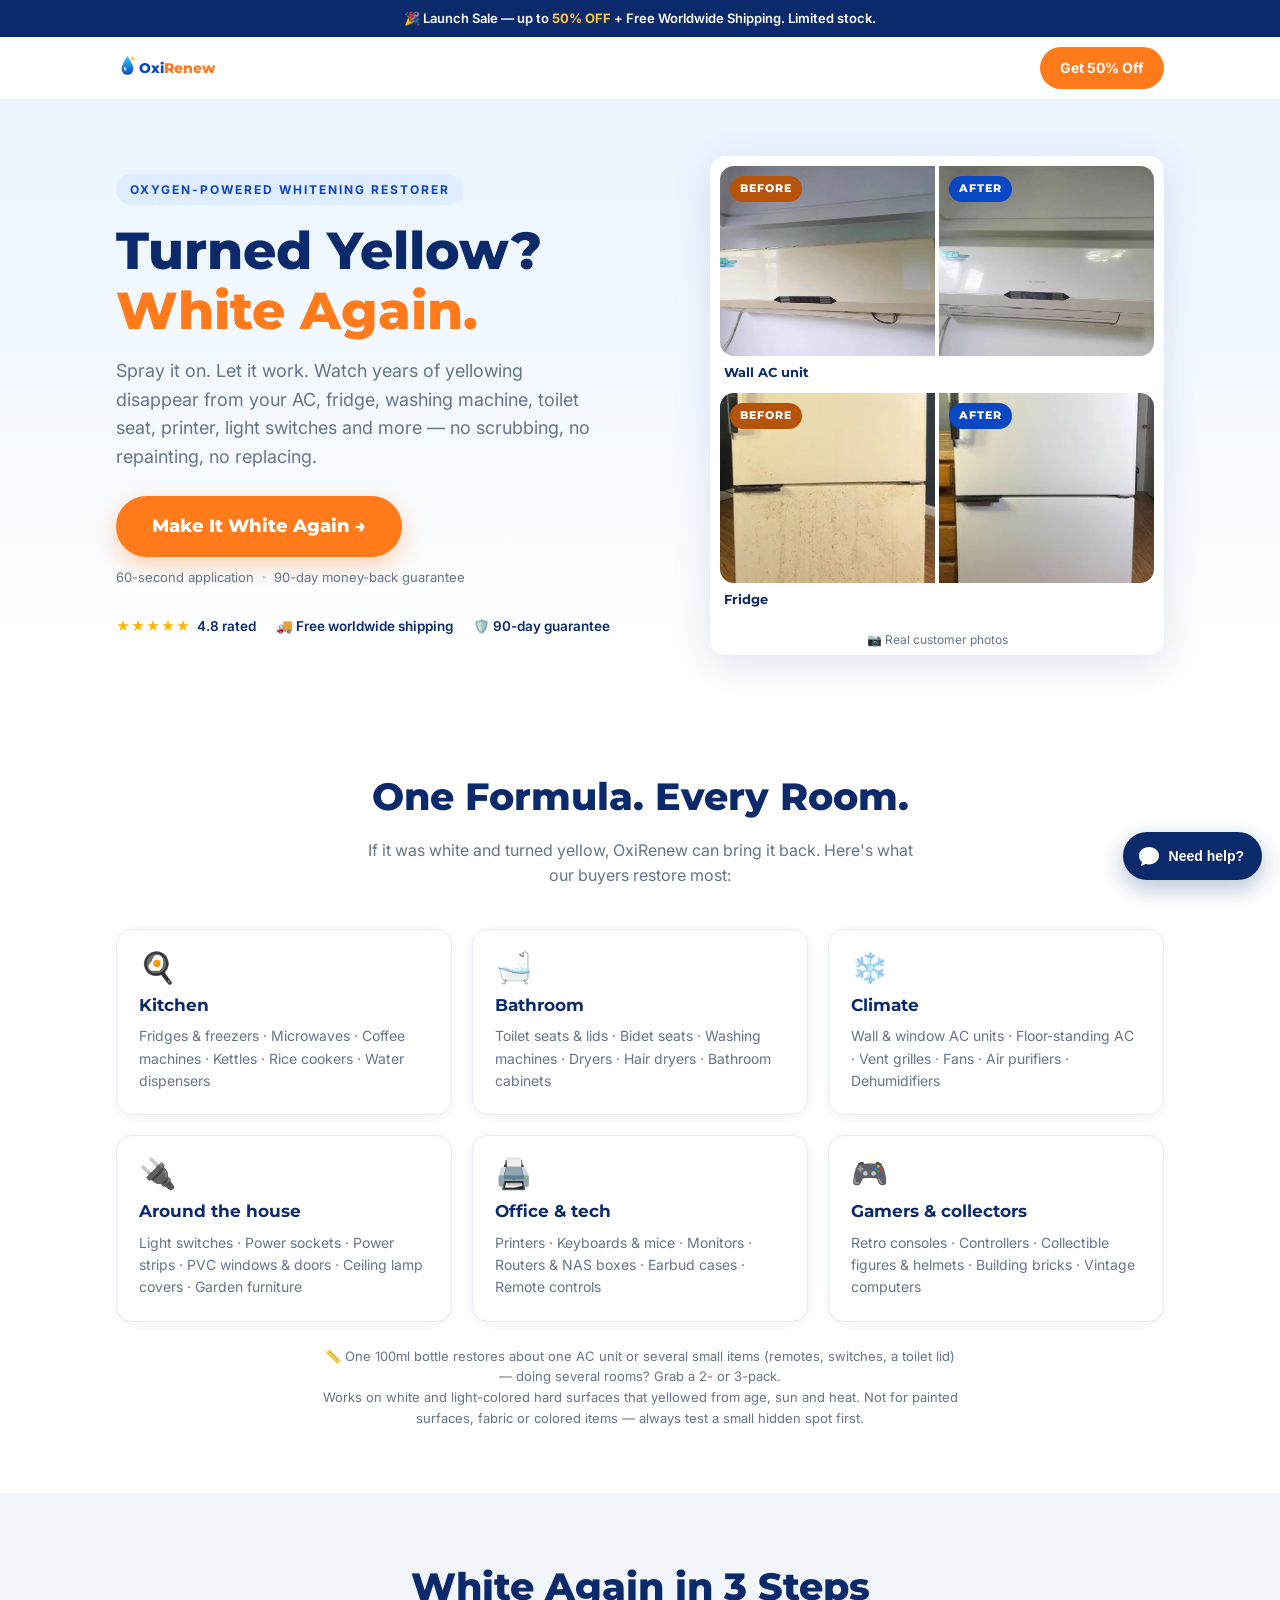
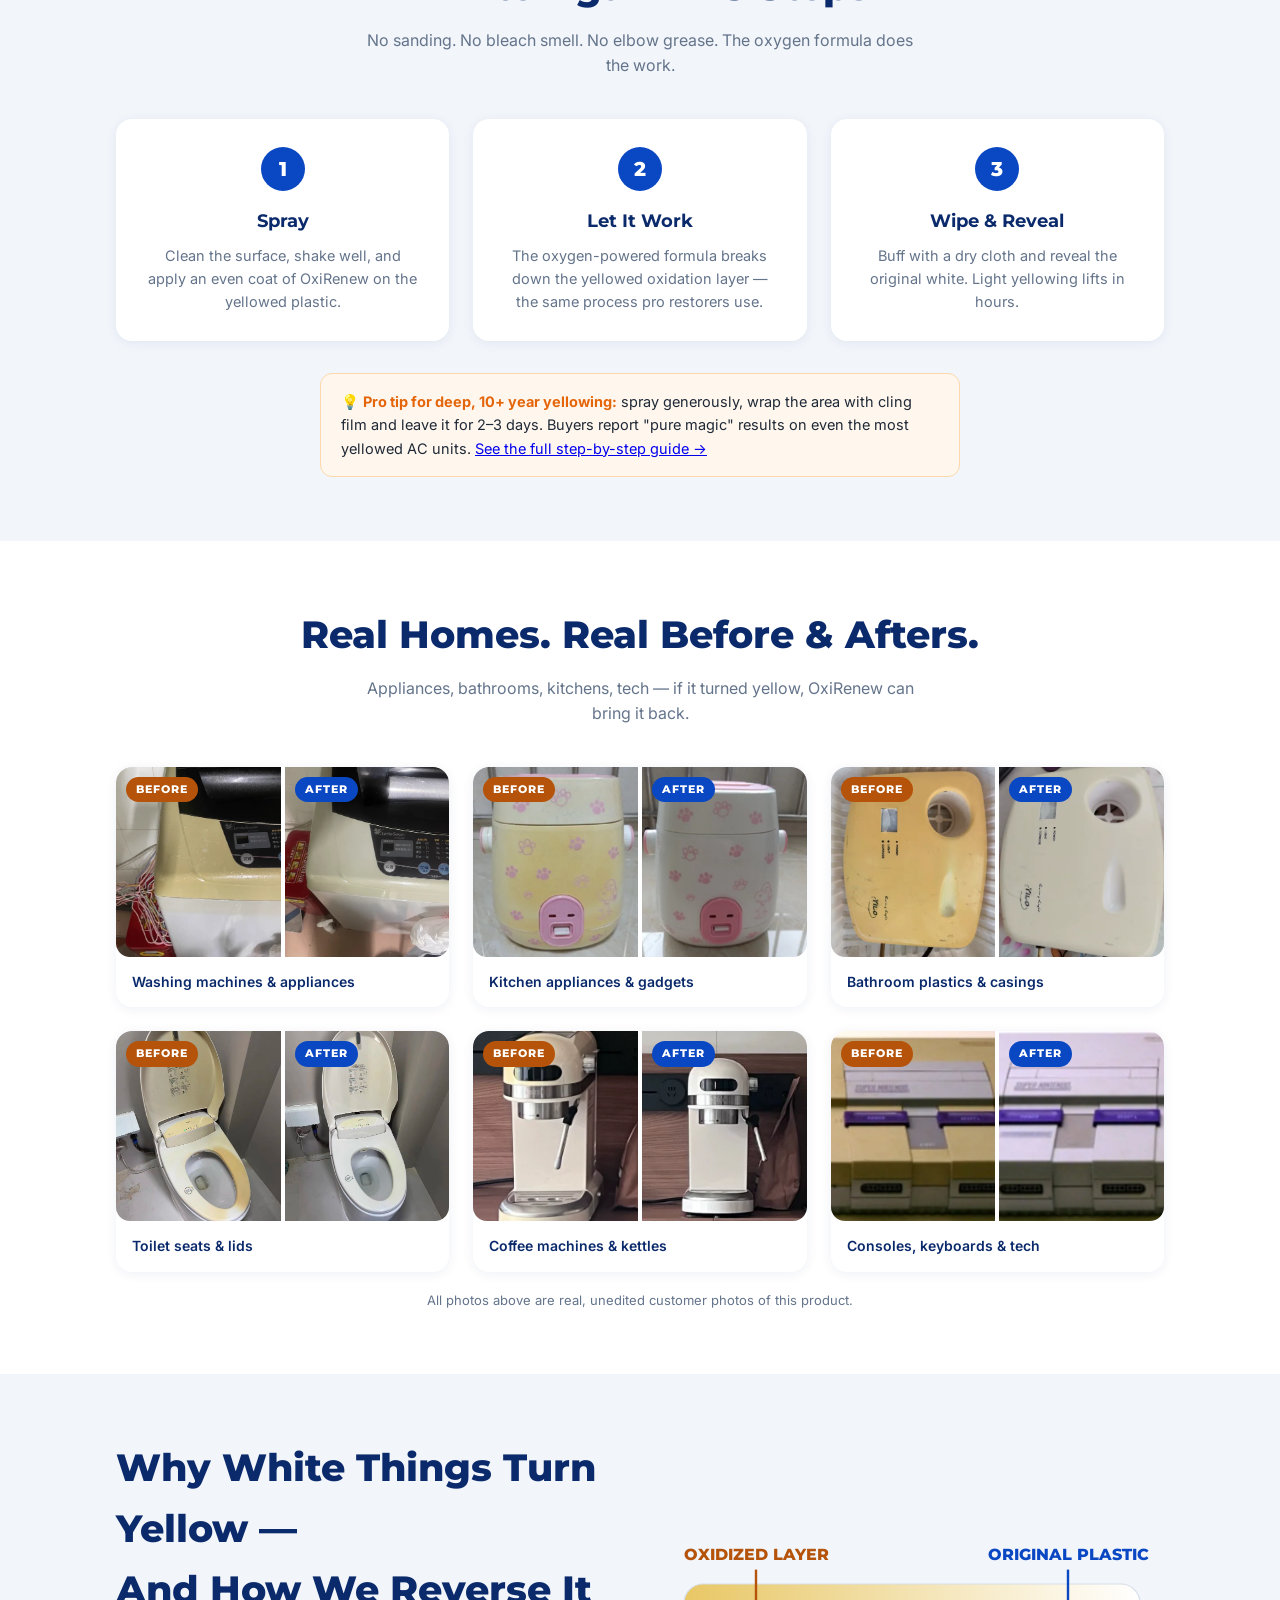
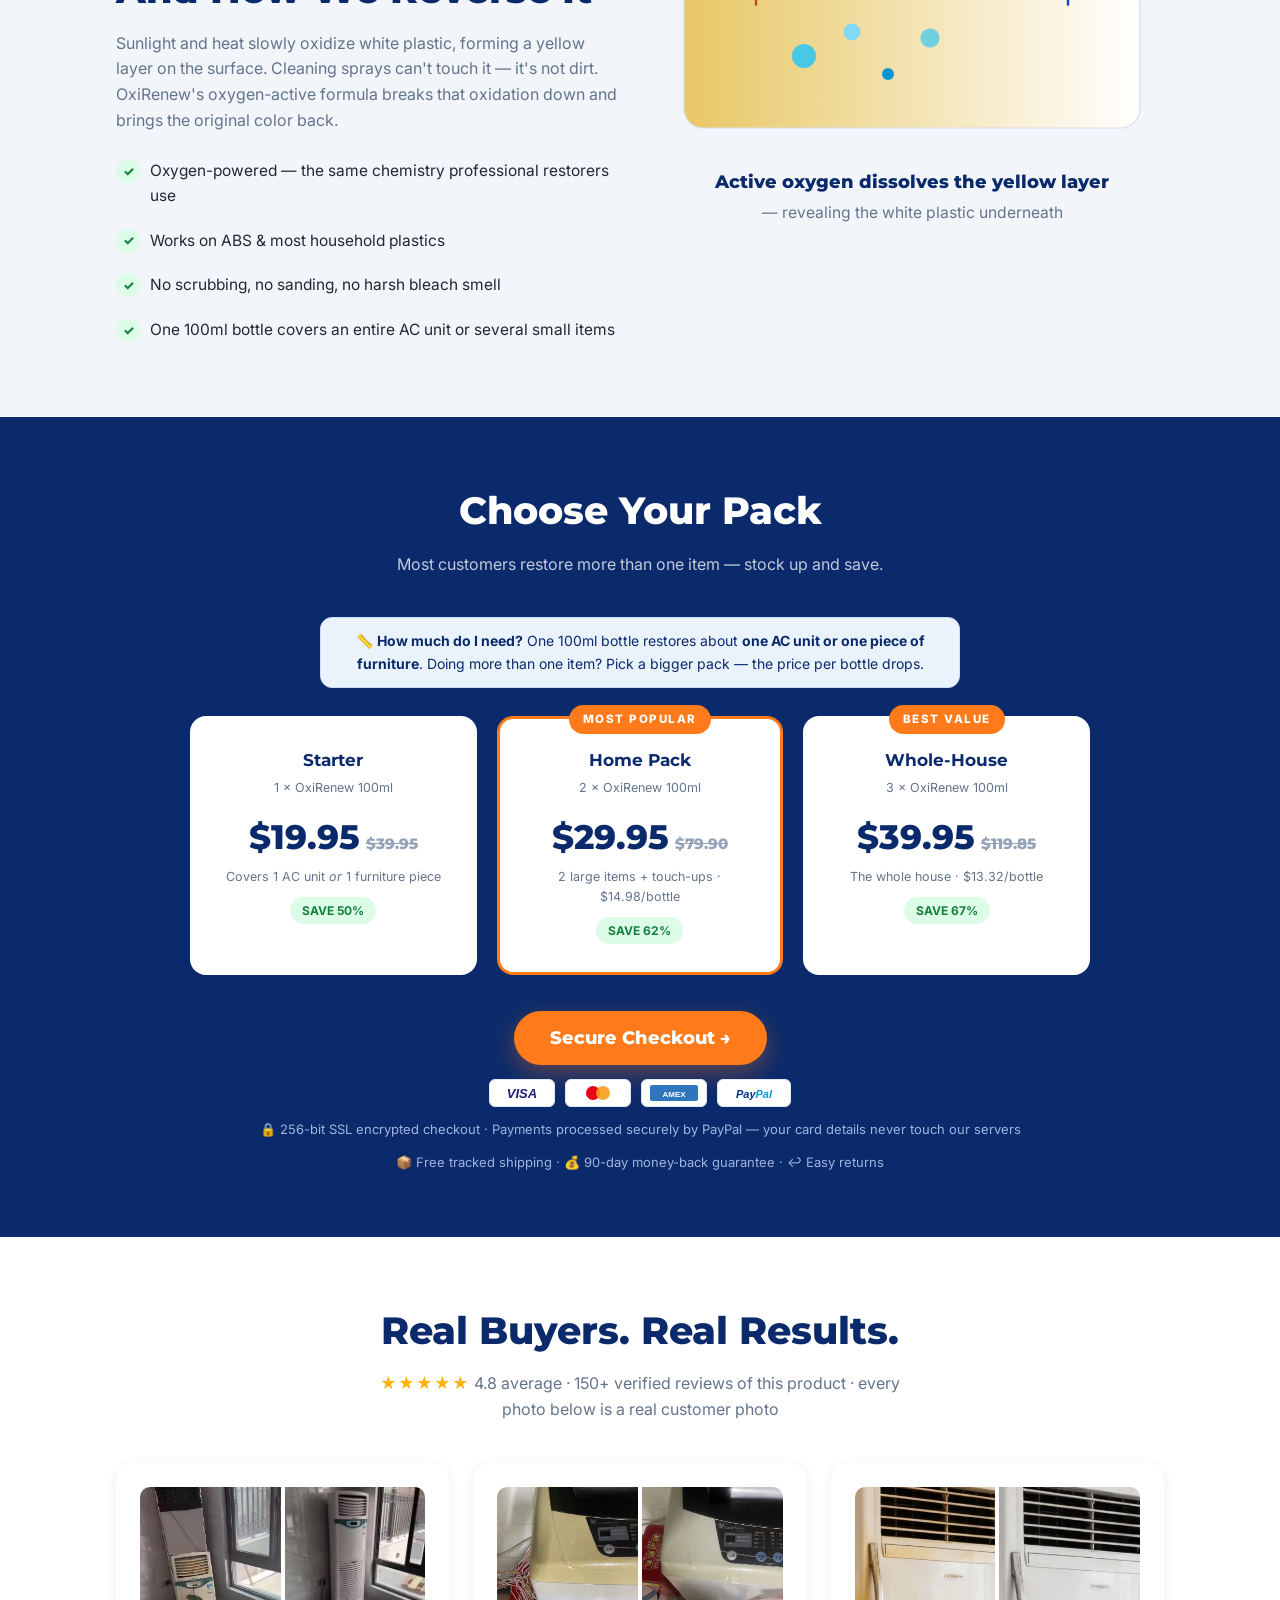
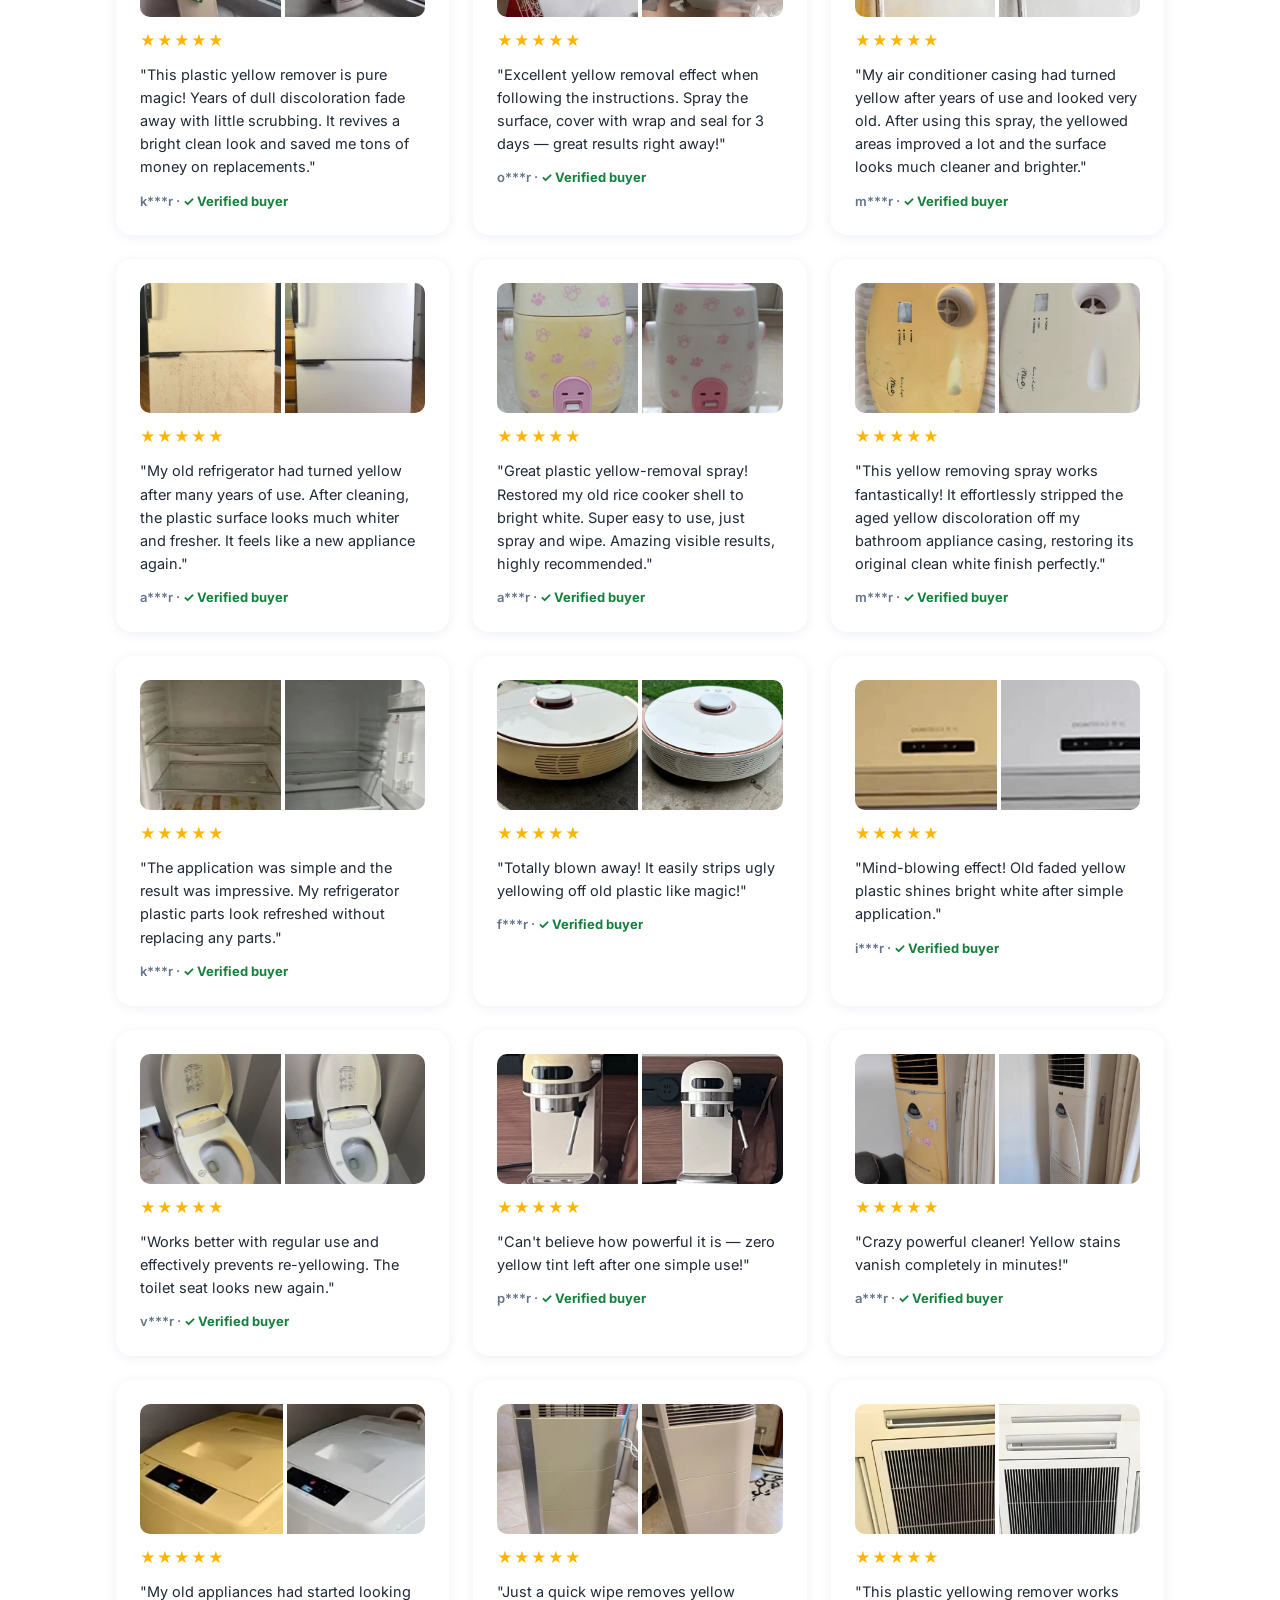
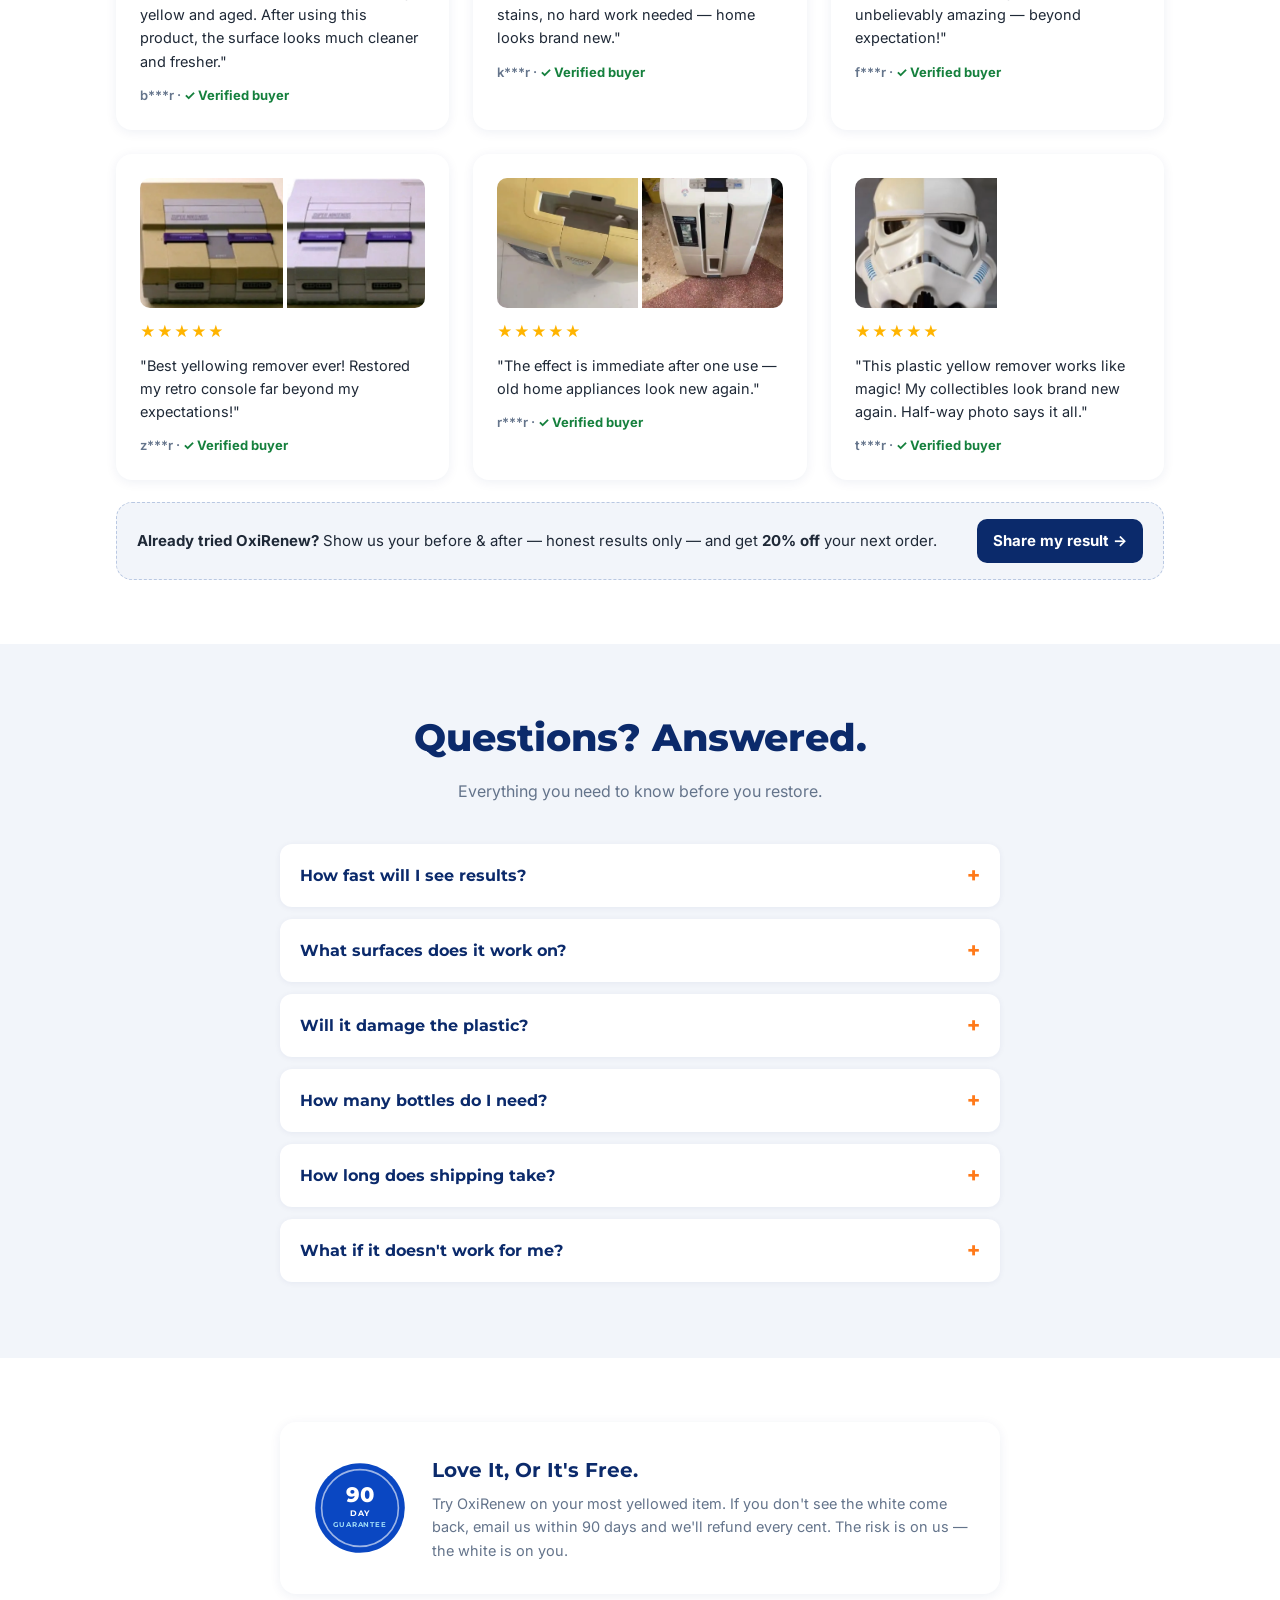
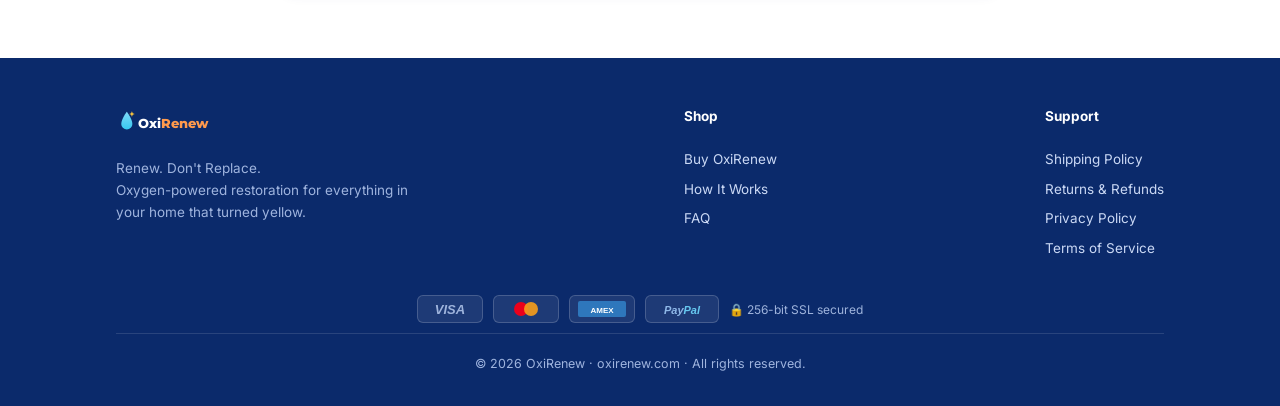
==== index.html @ ef115df2 "deploy: YELLOW@2270a3c" ====
<!doctype html>
<html lang="en">
<head>
<meta charset="utf-8">
<meta name="viewport" content="width=device-width, initial-scale=1">
<title>OxiRenew — Yellowed Appliances &amp; Plastics, White Again</title>
<meta name="description" content="OxiRenew brings yellowed white surfaces back to their original white — AC units, fridges, washing machines, toilet seats, printers, sockets and switches, PVC windows, keyboards, game consoles and more. No scrubbing, no repainting, no replacing.">
<meta property="og:type" content="website">
<meta property="og:url" content="https://oxirenew.com/">
<meta property="og:title" content="OxiRenew — Turned Yellow? White Again.">
<meta property="og:description" content="Spray, wrap, wait 3 days — years of yellowing peel right off. Real customer photos inside. Free tracked shipping · 90-day money-back guarantee.">
<meta property="og:image" content="https://oxirenew.com/assets/og.jpg">
<meta name="twitter:card" content="summary_large_image">
<link rel="icon" type="image/svg+xml" href="assets/icon.svg">
<link rel="preconnect" href="https://fonts.googleapis.com">
<link href="https://fonts.googleapis.com/css2?family=Montserrat:wght@700;800&family=Inter:wght@400;600;700&display=swap" rel="stylesheet">
<link rel="stylesheet" href="styles.css?v=20261118e">
<!-- Meta Pixel: set PIXEL_ID below (from Meta Events Manager) and it activates on the next deploy -->
<script>
window.META_PIXEL_ID = "1488652153125023";
if (window.META_PIXEL_ID) {
  !function(f,b,e,v,n,t,s){if(f.fbq)return;n=f.fbq=function(){n.callMethod?
  n.callMethod.apply(n,arguments):n.queue.push(arguments)};if(!f._fbq)f._fbq=n;
  n.push=n;n.loaded=!0;n.version='2.0';n.queue=[];t=b.createElement(e);t.async=!0;
  t.src=v;s=b.getElementsByTagName(e)[0];s.parentNode.insertBefore(t,s)}(window,
  document,'script','https://connect.facebook.net/en_US/fbevents.js');
  fbq('init', window.META_PIXEL_ID);
  fbq('track', 'PageView');
}
</script>
<!-- Microsoft Clarity (heatmaps + session recordings), project zficgr0hfk -->
<script>
(function(c,l,a,r,i,t,y){c[a]=c[a]||function(){(c[a].q=c[a].q||[]).push(arguments)};t=l.createElement(r);t.async=1;t.src="https://www.clarity.ms/tag/"+i;y=l.getElementsByTagName(r)[0];y.parentNode.insertBefore(t,y);})(window,document,"clarity","script","zficgr0hfk");
</script>
</head>
<body>

<div class="topbar">🎉 Launch Sale — up to <b>50% OFF</b> + Free Worldwide Shipping. Limited stock.</div>

<header>
  <div class="header-in">
    <a class="logo" href="#" aria-label="OxiRenew home">
      <svg viewBox="0 0 720 220" xmlns="http://www.w3.org/2000/svg" role="img" aria-label="OxiRenew">
        <defs><linearGradient id="hl-drop" x1="0" y1="0" x2="0" y2="1"><stop offset="0" stop-color="#36C7F0"/><stop offset="1" stop-color="#0A47C2"/></linearGradient></defs>
        <path d="M70 38 C70 38 34 86 34 116 a36 36 0 0 0 72 0 C106 86 70 38 70 38 Z" fill="url(#hl-drop)"/>
        <ellipse cx="56" cy="116" rx="7" ry="12" transform="rotate(-18 56 116)" fill="#fff" opacity=".8"/>
        <path d="M103 34 l5 13 13 5 -13 5 -5 13 -5 -13 -13 -5 13 -5 Z" fill="#FFC93C"/>
        <text x="140" y="140" font-family="Montserrat,Arial,sans-serif" font-weight="800" font-size="84"><tspan fill="#0A47C2">Oxi</tspan><tspan fill="#FF7A1A">Renew</tspan></text>
      </svg>
    </a>
    <a class="header-cta" href="#offer">Get 50% Off</a>
  </div>
</header>

<!-- HERO -->
<section class="hero">
  <div class="container hero-grid">
    <div>
      <span class="eyebrow">OXYGEN-POWERED WHITENING RESTORER</span>
      <h1>Turned Yellow? <em>White Again.</em></h1>
      <p class="lead">Spray it on. Let it work. Watch years of yellowing disappear from your AC, fridge, washing machine, toilet seat, printer, light switches and more — no scrubbing, no repainting, no replacing.</p>
      <a class="cta-btn" href="#offer">Make It White Again →</a>
      <div class="cta-sub">60-second application &nbsp;·&nbsp; 90-day money-back guarantee</div>
      <div class="trust-row">
        <span><span class="stars">★★★★★</span> 4.8 rated</span>
        <span>🚚 Free worldwide shipping</span>
        <span>🛡️ 90-day guarantee</span>
      </div>
    </div>
    <div>
      <div class="ba-card hero-ba">
        <div class="hero-ba-row">
          <div class="ba-photos">
            <div class="ba-half">
              <img src="assets/reviews/r25a.jpg" alt="Yellowed wall-mounted AC unit before OxiRenew" loading="eager">
              <span class="ba-tag before">BEFORE</span>
            </div>
            <div class="ba-half">
              <img src="assets/reviews/r25b.jpg" alt="Same wall-mounted AC unit white again after OxiRenew" loading="eager">
              <span class="ba-tag after">AFTER</span>
            </div>
          </div>
          <div class="hero-ba-cap">Wall AC unit</div>
        </div>
        <div class="hero-ba-row">
          <div class="ba-photos">
            <div class="ba-half">
              <img class="fridge" src="assets/reviews/r03a.png" alt="Yellowed fridge before OxiRenew" loading="eager">
              <span class="ba-tag before">BEFORE</span>
            </div>
            <div class="ba-half">
              <img class="fridge" src="assets/reviews/r03b.png" alt="Same fridge white again after OxiRenew" loading="eager">
              <span class="ba-tag after">AFTER</span>
            </div>
          </div>
          <div class="hero-ba-cap">Fridge</div>
        </div>
        <div class="ba-credit">📷 Real customer photos</div>
      </div>
    </div>
  </div>
</section>

<!-- WORKS ON -->
<section id="works-on">
  <div class="container">
    <h2 class="sec-title">One Formula. Every Room.</h2>
    <p class="sec-sub">If it was white and turned yellow, OxiRenew can bring it back. Here's what our buyers restore most:</p>
    <div class="uses">
      <div class="use"><div class="use-ic">🍳</div><h3>Kitchen</h3><p>Fridges &amp; freezers · Microwaves · Coffee machines · Kettles · Rice cookers · Water dispensers</p></div>
      <div class="use"><div class="use-ic">🛁</div><h3>Bathroom</h3><p>Toilet seats &amp; lids · Bidet seats · Washing machines · Dryers · Hair dryers · Bathroom cabinets</p></div>
      <div class="use"><div class="use-ic">❄️</div><h3>Climate</h3><p>Wall &amp; window AC units · Floor-standing AC · Vent grilles · Fans · Air purifiers · Dehumidifiers</p></div>
      <div class="use"><div class="use-ic">🔌</div><h3>Around the house</h3><p>Light switches · Power sockets · Power strips · PVC windows &amp; doors · Ceiling lamp covers · Garden furniture</p></div>
      <div class="use"><div class="use-ic">🖨️</div><h3>Office &amp; tech</h3><p>Printers · Keyboards &amp; mice · Monitors · Routers &amp; NAS boxes · Earbud cases · Remote controls</p></div>
      <div class="use"><div class="use-ic">🎮</div><h3>Gamers &amp; collectors</h3><p>Retro consoles · Controllers · Collectible figures &amp; helmets · Building bricks · Vintage computers</p></div>
    </div>
    <p class="uses-note">📏 One 100ml bottle restores about one AC unit or several small items (remotes, switches, a toilet lid) — doing several rooms? Grab a 2- or 3-pack.<br>Works on white and light-colored hard surfaces that yellowed from age, sun and heat. Not for painted surfaces, fabric or colored items — always test a small hidden spot first.</p>
  </div>
</section>

<!-- STEPS -->
<section class="soft" id="how">
  <div class="container">
    <h2 class="sec-title">White Again in 3 Steps</h2>
    <p class="sec-sub">No sanding. No bleach smell. No elbow grease. The oxygen formula does the work.</p>
    <div class="steps">
      <div class="step"><div class="num">1</div><h3>Spray</h3><p>Clean the surface, shake well, and apply an even coat of OxiRenew on the yellowed plastic.</p></div>
      <div class="step"><div class="num">2</div><h3>Let It Work</h3><p>The oxygen-powered formula breaks down the yellowed oxidation layer — the same process pro restorers use.</p></div>
      <div class="step"><div class="num">3</div><h3>Wipe &amp; Reveal</h3><p>Buff with a dry cloth and reveal the original white. Light yellowing lifts in hours.</p></div>
    </div>
    <div class="protip">💡 <b>Pro tip for deep, 10+ year yellowing:</b> spray generously, wrap the area with cling film and leave it for 2–3 days. Buyers report "pure magic" results on even the most yellowed AC units. <a href="guide/">See the full step-by-step guide →</a></div>
  </div>
</section>

<!-- BEFORE AFTER GALLERY -->
<section id="results">
  <div class="container">
    <h2 class="sec-title">Real Homes. Real Before &amp; Afters.</h2>
    <p class="sec-sub">Appliances, bathrooms, kitchens, tech — if it turned yellow, OxiRenew can bring it back.</p>
    <div class="ba-grid">
      <div class="ba-item">
        <div class="ba-photos small">
          <div class="ba-half"><img src="assets/reviews/r01a.png" alt="Yellowed washing machine before" loading="lazy"><span class="ba-tag before">BEFORE</span></div>
          <div class="ba-half"><img src="assets/reviews/r01b.png" alt="Washing machine restored to white" loading="lazy"><span class="ba-tag after">AFTER</span></div>
        </div>
        <div class="caption">Washing machines &amp; appliances</div>
      </div>
      <div class="ba-item">
        <div class="ba-photos small">
          <div class="ba-half"><img src="assets/reviews/r05a.png" alt="Yellowed rice cooker before" loading="lazy"><span class="ba-tag before">BEFORE</span></div>
          <div class="ba-half"><img src="assets/reviews/r05b.png" alt="Rice cooker restored to white" loading="lazy"><span class="ba-tag after">AFTER</span></div>
        </div>
        <div class="caption">Kitchen appliances &amp; gadgets</div>
      </div>
      <div class="ba-item">
        <div class="ba-photos small">
          <div class="ba-half"><img src="assets/reviews/r07a.png" alt="Yellowed bathroom appliance before" loading="lazy"><span class="ba-tag before">BEFORE</span></div>
          <div class="ba-half"><img src="assets/reviews/r07b.png" alt="Bathroom appliance restored to white" loading="lazy"><span class="ba-tag after">AFTER</span></div>
        </div>
        <div class="caption">Bathroom plastics &amp; casings</div>
      </div>
      <div class="ba-item">
        <div class="ba-photos small">
          <div class="ba-half"><img src="assets/reviews/r18a.jpg" alt="Yellowed toilet seat before" loading="lazy"><span class="ba-tag before">BEFORE</span></div>
          <div class="ba-half"><img src="assets/reviews/r18b.jpg" alt="Toilet seat white again" loading="lazy"><span class="ba-tag after">AFTER</span></div>
        </div>
        <div class="caption">Toilet seats &amp; lids</div>
      </div>
      <div class="ba-item">
        <div class="ba-photos small">
          <div class="ba-half"><img src="assets/reviews/r17a.png" alt="Yellowed coffee machine before" loading="lazy"><span class="ba-tag before">BEFORE</span></div>
          <div class="ba-half"><img src="assets/reviews/r17b.png" alt="Coffee machine restored to white" loading="lazy"><span class="ba-tag after">AFTER</span></div>
        </div>
        <div class="caption">Coffee machines &amp; kettles</div>
      </div>
      <div class="ba-item">
        <div class="ba-photos small">
          <div class="ba-half"><img src="assets/reviews/r22a.png" alt="Yellowed retro game console before" loading="lazy"><span class="ba-tag before">BEFORE</span></div>
          <div class="ba-half"><img src="assets/reviews/r22b.png" alt="Retro console restored" loading="lazy"><span class="ba-tag after">AFTER</span></div>
        </div>
        <div class="caption">Consoles, keyboards &amp; tech</div>
      </div>
    </div>
    <div class="ba-note">All photos above are real, unedited customer photos of this product.</div>
  </div>
</section>

<!-- SCIENCE -->
<section class="soft">
  <div class="container science-grid">
    <div class="science">
      <h2 class="sec-title" style="text-align:left">Why White Things Turn Yellow —<br>And How We Reverse It</h2>
      <p style="color:var(--gray);margin-top:10px">Sunlight and heat slowly oxidize white plastic, forming a yellow layer on the surface. Cleaning sprays can't touch it — it's not dirt. OxiRenew's oxygen-active formula breaks that oxidation down and brings the original color back.</p>
      <ul>
        <li>Oxygen-powered — the same chemistry professional restorers use</li>
        <li>Works on ABS &amp; most household plastics</li>
        <li>No scrubbing, no sanding, no harsh bleach smell</li>
        <li>One 100ml bottle covers an entire AC unit or several small items</li>
      </ul>
    </div>
    <div>
      <svg viewBox="0 0 420 300" xmlns="http://www.w3.org/2000/svg" aria-label="Oxidation process diagram">
        <defs><linearGradient id="sci" x1="0" y1="0" x2="1" y2="0"><stop offset="0" stop-color="#E8C765"/><stop offset="1" stop-color="#FFFFFF"/></linearGradient></defs>
        <rect x="20" y="60" width="380" height="120" rx="16" fill="url(#sci)" stroke="#D7DFEA"/>
        <text x="80" y="40" text-anchor="middle" font-family="Montserrat,Arial" font-weight="800" font-size="13" fill="#B45309">OXIDIZED LAYER</text>
        <path d="M80 48 v30" stroke="#B45309" stroke-width="2" marker-end="none"/>
        <text x="340" y="40" text-anchor="middle" font-family="Montserrat,Arial" font-weight="800" font-size="13" fill="#0A47C2">ORIGINAL PLASTIC</text>
        <path d="M340 48 v30" stroke="#0A47C2" stroke-width="2"/>
        <circle cx="120" cy="120" r="10" fill="#36C7F0" opacity=".9"/><circle cx="160" cy="100" r="7" fill="#7FD9F7"/><circle cx="190" cy="135" r="5" fill="#0A96D6"/><circle cx="225" cy="105" r="8" fill="#36C7F0" opacity=".7"/>
        <text x="210" y="230" text-anchor="middle" font-family="Montserrat,Arial" font-weight="800" font-size="15" fill="#0B2A6B">Active oxygen dissolves the yellow layer</text>
        <text x="210" y="255" text-anchor="middle" font-family="Inter,Arial" font-size="13" fill="#64748B">— revealing the white plastic underneath</text>
      </svg>
    </div>
  </div>
</section>

<!-- OFFER -->
<section class="offer" id="offer">
  <div class="container">
    <h2 class="sec-title">Choose Your Pack</h2>
    <p class="sec-sub">Most customers restore more than one item — stock up and save.</p>
    <div class="coverage-note">📏 <b>How much do I need?</b> One 100ml bottle restores about <b>one AC unit or one piece of furniture</b>. Doing more than one item? Pick a bigger pack — the price per bottle drops.</div>
    <div class="bundles">
      <div class="bundle" data-sku="1pack" data-price="19.95">
        <h3>Starter</h3>
        <div class="qty-note">1 × OxiRenew 100ml</div>
        <div class="price">$19.95<span class="was">$39.95</span></div>
        <div class="per">Covers 1 AC unit <i>or</i> 1 furniture piece</div>
        <div class="save">SAVE 50%</div>
      </div>
      <div class="bundle popular selected" data-sku="2pack" data-price="29.95">
        <span class="tag">MOST POPULAR</span>
        <h3>Home Pack</h3>
        <div class="qty-note">2 × OxiRenew 100ml</div>
        <div class="price">$29.95<span class="was">$79.90</span></div>
        <div class="per">2 large items + touch-ups · $14.98/bottle</div>
        <div class="save">SAVE 62%</div>
      </div>
      <div class="bundle" data-sku="3pack" data-price="39.95">
        <span class="tag">BEST VALUE</span>
        <h3>Whole-House</h3>
        <div class="qty-note">3 × OxiRenew 100ml</div>
        <div class="price">$39.95<span class="was">$119.85</span></div>
        <div class="per">The whole house · $13.32/bottle</div>
        <div class="save">SAVE 67%</div>
      </div>
    </div>
    <div class="offer-cta">
      <button class="cta-btn" id="checkout-btn">Secure Checkout →</button>
      <div class="paybadges" aria-label="Accepted payment methods">
        <span class="paybadge"><svg viewBox="0 0 48 16"><text x="24" y="12.5" text-anchor="middle" font-family="Arial" font-style="italic" font-weight="bold" font-size="13" fill="#1A1F71">VISA</text></svg></span>
        <span class="paybadge"><svg viewBox="0 0 48 16"><circle cx="19" cy="8" r="7" fill="#EB001B"/><circle cx="29" cy="8" r="7" fill="#F79E1B" opacity=".9"/></svg></span>
        <span class="paybadge"><svg viewBox="0 0 48 16"><rect width="48" height="16" rx="2" fill="#2E77BC"/><text x="24" y="11.5" text-anchor="middle" font-family="Arial" font-weight="bold" font-size="8" fill="#fff">AMEX</text></svg></span>
        <span class="paybadge"><svg viewBox="0 0 56 16"><text x="28" y="12.5" text-anchor="middle" font-family="Arial" font-weight="bold" font-style="italic" font-size="11"><tspan fill="#003087">Pay</tspan><tspan fill="#009CDE">Pal</tspan></text></svg></span>
      </div>
      <div class="offer-note">🔒 256-bit SSL encrypted checkout · Payments processed securely by PayPal — your card details never touch our servers</div>
      <div class="offer-note">📦 Free tracked shipping · 💰 90-day money-back guarantee · ↩️ Easy returns</div>
    </div>
  </div>
</section>

<!-- REVIEWS -->
<section>
  <div class="container">
    <h2 class="sec-title">Real Buyers. Real Results.</h2>
    <p class="sec-sub"><span class="stars">★★★★★</span> 4.8 average · 150+ verified reviews of this product · every photo below is a real customer photo</p>
    <div class="reviews-grid">
      <div class="review">
        <div class="rphotos"><img src="assets/reviews/r04a.png" alt="" loading="lazy"><img src="assets/reviews/r04b.png" alt="" loading="lazy"></div>
        <div class="stars">★★★★★</div>
        <p>"This plastic yellow remover is pure magic! Years of dull discoloration fade away with little scrubbing. It revives a bright clean look and saved me tons of money on replacements."</p>
        <div class="who">k***r · <b>✓ Verified buyer</b></div>
      </div>
      <div class="review">
        <div class="rphotos"><img src="assets/reviews/r01a.png" alt="" loading="lazy"><img src="assets/reviews/r01b.png" alt="" loading="lazy"></div>
        <div class="stars">★★★★★</div>
        <p>"Excellent yellow removal effect when following the instructions. Spray the surface, cover with wrap and seal for 3 days — great results right away!"</p>
        <div class="who">o***r · <b>✓ Verified buyer</b></div>
      </div>
      <div class="review">
        <div class="rphotos"><img src="assets/reviews/r02a.png" alt="" loading="lazy"><img src="assets/reviews/r02b.png" alt="" loading="lazy"></div>
        <div class="stars">★★★★★</div>
        <p>"My air conditioner casing had turned yellow after years of use and looked very old. After using this spray, the yellowed areas improved a lot and the surface looks much cleaner and brighter."</p>
        <div class="who">m***r · <b>✓ Verified buyer</b></div>
      </div>
      <div class="review">
        <div class="rphotos"><img src="assets/reviews/r03a.png" alt="" loading="lazy"><img src="assets/reviews/r03b.png" alt="" loading="lazy"></div>
        <div class="stars">★★★★★</div>
        <p>"My old refrigerator had turned yellow after many years of use. After cleaning, the plastic surface looks much whiter and fresher. It feels like a new appliance again."</p>
        <div class="who">a***r · <b>✓ Verified buyer</b></div>
      </div>
      <div class="review">
        <div class="rphotos"><img src="assets/reviews/r05a.png" alt="" loading="lazy"><img src="assets/reviews/r05b.png" alt="" loading="lazy"></div>
        <div class="stars">★★★★★</div>
        <p>"Great plastic yellow-removal spray! Restored my old rice cooker shell to bright white. Super easy to use, just spray and wipe. Amazing visible results, highly recommended."</p>
        <div class="who">a***r · <b>✓ Verified buyer</b></div>
      </div>
      <div class="review">
        <div class="rphotos"><img src="assets/reviews/r07a.png" alt="" loading="lazy"><img src="assets/reviews/r07b.png" alt="" loading="lazy"></div>
        <div class="stars">★★★★★</div>
        <p>"This yellow removing spray works fantastically! It effortlessly stripped the aged yellow discoloration off my bathroom appliance casing, restoring its original clean white finish perfectly."</p>
        <div class="who">m***r · <b>✓ Verified buyer</b></div>
      </div>
      <div class="review">
        <div class="rphotos"><img src="assets/reviews/r06a.png" alt="" loading="lazy"><img src="assets/reviews/r06b.png" alt="" loading="lazy"></div>
        <div class="stars">★★★★★</div>
        <p>"The application was simple and the result was impressive. My refrigerator plastic parts look refreshed without replacing any parts."</p>
        <div class="who">k***r · <b>✓ Verified buyer</b></div>
      </div>
      <div class="review">
        <div class="rphotos"><img src="assets/reviews/r09a.png" alt="" loading="lazy"><img src="assets/reviews/r09b.png" alt="" loading="lazy"></div>
        <div class="stars">★★★★★</div>
        <p>"Totally blown away! It easily strips ugly yellowing off old plastic like magic!"</p>
        <div class="who">f***r · <b>✓ Verified buyer</b></div>
      </div>
      <div class="review">
        <div class="rphotos"><img src="assets/reviews/r10a.png" alt="" loading="lazy"><img src="assets/reviews/r10b.png" alt="" loading="lazy"></div>
        <div class="stars">★★★★★</div>
        <p>"Mind-blowing effect! Old faded yellow plastic shines bright white after simple application."</p>
        <div class="who">i***r · <b>✓ Verified buyer</b></div>
      </div>
      <div class="review">
        <div class="rphotos"><img src="assets/reviews/r18a.jpg" alt="Yellowed toilet seat before" loading="lazy"><img src="assets/reviews/r18b.jpg" alt="Toilet seat white again after OxiRenew" loading="lazy"></div>
        <div class="stars">★★★★★</div>
        <p>"Works better with regular use and effectively prevents re-yellowing. The toilet seat looks new again."</p>
        <div class="who">v***r · <b>✓ Verified buyer</b></div>
      </div>
      <div class="review">
        <div class="rphotos"><img src="assets/reviews/r17a.png" alt="Yellowed coffee machine before" loading="lazy"><img src="assets/reviews/r17b.png" alt="Coffee machine restored to white" loading="lazy"></div>
        <div class="stars">★★★★★</div>
        <p>"Can't believe how powerful it is — zero yellow tint left after one simple use!"</p>
        <div class="who">p***r · <b>✓ Verified buyer</b></div>
      </div>
      <div class="review">
        <div class="rphotos"><img src="assets/reviews/r16a.png" alt="Yellowed floor-standing AC before" loading="lazy"><img src="assets/reviews/r16b.png" alt="Floor AC restored to white" loading="lazy"></div>
        <div class="stars">★★★★★</div>
        <p>"Crazy powerful cleaner! Yellow stains vanish completely in minutes!"</p>
        <div class="who">a***r · <b>✓ Verified buyer</b></div>
      </div>
      <div class="review">
        <div class="rphotos"><img src="assets/reviews/r19a.png" alt="Yellowed washing machine before" loading="lazy"><img src="assets/reviews/r19b.png" alt="Washing machine restored to white" loading="lazy"></div>
        <div class="stars">★★★★★</div>
        <p>"My old appliances had started looking yellow and aged. After using this product, the surface looks much cleaner and fresher."</p>
        <div class="who">b***r · <b>✓ Verified buyer</b></div>
      </div>
      <div class="review">
        <div class="rphotos"><img src="assets/reviews/r20a.jpg" alt="Yellowed air purifier before" loading="lazy"><img src="assets/reviews/r20b.jpg" alt="Air purifier restored after OxiRenew" loading="lazy"></div>
        <div class="stars">★★★★★</div>
        <p>"Just a quick wipe removes yellow stains, no hard work needed — home looks brand new."</p>
        <div class="who">k***r · <b>✓ Verified buyer</b></div>
      </div>
      <div class="review">
        <div class="rphotos"><img src="assets/reviews/r21a.png" alt="Yellowed AC vent grille before" loading="lazy"><img src="assets/reviews/r21b.png" alt="AC vent grille white after OxiRenew" loading="lazy"></div>
        <div class="stars">★★★★★</div>
        <p>"This plastic yellowing remover works unbelievably amazing — beyond expectation!"</p>
        <div class="who">f***r · <b>✓ Verified buyer</b></div>
      </div>
      <div class="review">
        <div class="rphotos"><img src="assets/reviews/r22a.png" alt="Yellowed retro game console before" loading="lazy"><img src="assets/reviews/r22b.png" alt="Retro console restored after OxiRenew" loading="lazy"></div>
        <div class="stars">★★★★★</div>
        <p>"Best yellowing remover ever! Restored my retro console far beyond my expectations!"</p>
        <div class="who">z***r · <b>✓ Verified buyer</b></div>
      </div>
      <div class="review">
        <div class="rphotos"><img src="assets/reviews/r23a.jpg" alt="Yellowed appliance before" loading="lazy"><img src="assets/reviews/r23b.jpg" alt="Appliance restored after one use" loading="lazy"></div>
        <div class="stars">★★★★★</div>
        <p>"The effect is immediate after one use — old home appliances look new again."</p>
        <div class="who">r***r · <b>✓ Verified buyer</b></div>
      </div>
      <div class="review">
        <div class="rphotos"><img src="assets/reviews/r24a.png" alt="Collector helmet half restored with OxiRenew" loading="lazy"></div>
        <div class="stars">★★★★★</div>
        <p>"This plastic yellow remover works like magic! My collectibles look brand new again. Half-way photo says it all."</p>
        <div class="who">t***r · <b>✓ Verified buyer</b></div>
      </div>
    </div>
    <div class="share-cta">
      <div><b>Already tried OxiRenew?</b> Show us your before &amp; after — honest results only — and get <b>20% off</b> your next order.</div>
      <a href="share/">Share my result →</a>
    </div>
  </div>
</section>

<!-- FAQ -->
<section class="soft" id="faq">
  <div class="container">
    <h2 class="sec-title">Questions? Answered.</h2>
    <p class="sec-sub">Everything you need to know before you restore.</p>
    <div class="faq">
      <div class="faq-item"><button class="faq-q">How fast will I see results?</button><div class="faq-a"><p>Light yellowing lifts within hours of the first application. For deep, 10+ year yellowing, use the cling-film method: spray generously, wrap the area and leave for 2–3 days. That's where the dramatic before/afters come from.</p></div></div>
      <div class="faq-item"><button class="faq-q">What surfaces does it work on?</button><div class="faq-a"><p>Anything white or light-colored that yellowed with age: AC units, fridges, washing machines, microwaves, printers, toilet seats and lids, light switches, power sockets and strips, PVC windows and doors, water dispensers, coffee machines, kettles, keyboards, game consoles, lamp covers, remotes, garden furniture and more. Not for painted surfaces, fabric or colored items. Always test on a small hidden area first.</p></div></div>
      <div class="faq-item"><button class="faq-q">Will it damage the plastic?</button><div class="faq-a"><p>No — the formula targets only the oxidized surface layer, with no abrasives and no scrubbing needed. It's gentler than sanding or harsh bleach methods.</p></div></div>
      <div class="faq-item"><button class="faq-q">How many bottles do I need?</button><div class="faq-a"><p>One 100ml bottle covers a full AC unit or several small items (remotes, switches, a toilet lid). Most customers order the 2-pack to do the whole house — and keep one for touch-ups.</p></div></div>
      <div class="faq-item"><button class="faq-q">How long does shipping take?</button><div class="faq-a"><p>Shipping is free and tracked worldwide. Delivery typically takes 7–14 business days, and you'll receive your tracking number by email as soon as your order ships.</p></div></div>
      <div class="faq-item"><button class="faq-q">What if it doesn't work for me?</button><div class="faq-a"><p>You're covered by a 90-day money-back guarantee. If you're not happy with the results, contact us and we'll make it right — no hoops to jump through.</p></div></div>
    </div>
  </div>
</section>

<!-- GUARANTEE -->
<section>
  <div class="container">
    <div class="guarantee">
      <svg class="badge" width="96" height="96" viewBox="0 0 120 120" xmlns="http://www.w3.org/2000/svg">
        <circle cx="60" cy="60" r="56" fill="#0A47C2"/>
        <circle cx="60" cy="60" r="48" fill="none" stroke="#fff" stroke-width="2" opacity=".6"/>
        <text x="60" y="52" text-anchor="middle" font-family="Montserrat,Arial" font-weight="800" font-size="26" fill="#fff">90</text>
        <text x="60" y="70" text-anchor="middle" font-family="Montserrat,Arial" font-weight="700" font-size="10" letter-spacing="1" fill="#fff">DAY</text>
        <text x="60" y="84" text-anchor="middle" font-family="Montserrat,Arial" font-weight="700" font-size="9" letter-spacing="1" fill="#9ED9F5">GUARANTEE</text>
      </svg>
      <div>
        <h3>Love It, Or It's Free.</h3>
        <p>Try OxiRenew on your most yellowed item. If you don't see the white come back, email us within 90 days and we'll refund every cent. The risk is on us — the white is on you.</p>
      </div>
    </div>
  </div>
</section>

<footer>
  <div class="container">
    <div class="footer-grid">
      <div style="max-width:300px">
        <svg viewBox="0 0 720 220" style="height:34px;width:auto" xmlns="http://www.w3.org/2000/svg" aria-label="OxiRenew">
          <defs><linearGradient id="fl-drop" x1="0" y1="0" x2="0" y2="1"><stop offset="0" stop-color="#7FD9F7"/><stop offset="1" stop-color="#36C7F0"/></linearGradient></defs>
          <path d="M70 38 C70 38 34 86 34 116 a36 36 0 0 0 72 0 C106 86 70 38 70 38 Z" fill="url(#fl-drop)"/>
          <path d="M103 34 l5 13 13 5 -13 5 -5 13 -5 -13 -13 -5 13 -5 Z" fill="#FFC93C"/>
          <text x="140" y="140" font-family="Montserrat,Arial,sans-serif" font-weight="800" font-size="84"><tspan fill="#FFFFFF">Oxi</tspan><tspan fill="#FF9A4D">Renew</tspan></text>
        </svg>
        <p style="margin-top:12px">Renew. Don't Replace.<br>Oxygen-powered restoration for everything in your home that turned yellow.</p>
      </div>
      <div>
        <b style="color:#fff">Shop</b><br><br>
        <a href="#offer">Buy OxiRenew</a>
        <a href="#how">How It Works</a>
        <a href="#faq">FAQ</a>
      </div>
      <div>
        <b style="color:#fff">Support</b><br><br>
        <a href="policies/shipping.html">Shipping Policy</a>
        <a href="policies/returns.html">Returns &amp; Refunds</a>
        <a href="policies/privacy.html">Privacy Policy</a>
        <a href="policies/terms.html">Terms of Service</a>
      </div>
    </div>
    <div class="footer-trust">
      <span class="paybadge"><svg viewBox="0 0 48 16"><text x="24" y="12.5" text-anchor="middle" font-family="Arial" font-style="italic" font-weight="bold" font-size="13" fill="#9FB4DC">VISA</text></svg></span>
      <span class="paybadge"><svg viewBox="0 0 48 16"><circle cx="19" cy="8" r="7" fill="#EB001B"/><circle cx="29" cy="8" r="7" fill="#F79E1B" opacity=".9"/></svg></span>
      <span class="paybadge"><svg viewBox="0 0 48 16"><rect width="48" height="16" rx="2" fill="#2E77BC"/><text x="24" y="11.5" text-anchor="middle" font-family="Arial" font-weight="bold" font-size="8" fill="#fff">AMEX</text></svg></span>
      <span class="paybadge"><svg viewBox="0 0 56 16"><text x="28" y="12.5" text-anchor="middle" font-family="Arial" font-weight="bold" font-style="italic" font-size="11"><tspan fill="#8FB8E8">Pay</tspan><tspan fill="#66C8F0">Pal</tspan></text></svg></span>
      <span class="ssl-note">🔒 256-bit SSL secured</span>
    </div>
    <div class="footer-bottom">© 2026 OxiRenew · oxirenew.com · All rights reserved.</div>
  </div>
</footer>

<!-- sticky mobile CTA -->
<div class="sticky-cta">
  <div class="in">
    <div class="p" id="sticky-price">$29.95 <small>2-pack · 62% off</small></div>
    <button class="cta-btn" id="sticky-checkout" type="button">Checkout →</button>
  </div>
</div>

<!-- rotating verified-review toast -->
<div class="proof-toast" id="proof-toast" hidden>
  <img id="proof-img" src="" alt="">
  <div>
    <div class="stars" style="font-size:12px">★★★★★</div>
    <p id="proof-text"></p>
    <div class="proof-who"><span id="proof-name"></span> · ✓ Verified buyer</div>
  </div>
  <button class="proof-close" id="proof-close" aria-label="Close">×</button>
</div>

<!-- upsell modal -->
<div class="upsell-overlay" id="upsell-overlay" hidden>
  <div class="upsell-modal" role="dialog" aria-modal="true" aria-labelledby="upsell-title">
    <button class="upsell-close" id="upsell-close" aria-label="Close">×</button>
    <div class="upsell-icon">🧴</div>
    <h3 id="upsell-title">One quick thing…</h3>
    <p id="upsell-body"></p>
    <button class="cta-btn" id="upsell-upgrade"></button>
    <button class="upsell-decline" id="upsell-decline"></button>
  </div>
</div>

<script src="app.js?v=20261118e"></script>
<script src="chat.js" defer></script>
</body>
</html>
---- styles.css ----
:root{
  --blue:#0A47C2;
  --orange:#FF7A1A;
  --orange-dark:#E5650A;
  --cyan:#36C7F0;
  --navy:#0B2A6B;
  --ink:#1F2937;
  --gray:#64748B;
  --bg:#FFFFFF;
  --bg-soft:#F2F5FA;
  --yellow:#E8C765;
  --radius:16px;
}
*{box-sizing:border-box;margin:0;padding:0}
html{scroll-behavior:smooth}
body{font-family:'Inter',Arial,sans-serif;color:var(--ink);background:var(--bg);line-height:1.6}
h1,h2,h3,.mont{font-family:'Montserrat',Arial,sans-serif}
img,svg{max-width:100%}
.container{max-width:1080px;margin:0 auto;padding:0 16px}
section{padding:64px 0}

/* top bar */
.topbar{background:var(--navy);color:#fff;text-align:center;font-size:13px;padding:8px 16px;font-weight:600}
.topbar b{color:#FFC93C}

/* header */
header{position:sticky;top:0;background:rgba(255,255,255,.95);backdrop-filter:blur(8px);border-bottom:1px solid #E8EDF5;z-index:50}
.header-in{display:flex;align-items:center;justify-content:space-between;padding:10px 16px;max-width:1080px;margin:0 auto}
.logo svg{height:36px;width:auto;display:block}
.header-cta{background:var(--orange);color:#fff;font-weight:700;font-size:14px;padding:10px 20px;border-radius:999px;text-decoration:none;white-space:nowrap}
.header-cta:hover{background:var(--orange-dark)}

/* hero */
.hero{background:linear-gradient(180deg,#EAF4FF 0%,#fff 100%);padding:56px 0 48px}
.hero-grid{display:grid;grid-template-columns:1.1fr .9fr;gap:40px;align-items:center}
.eyebrow{display:inline-block;background:#E0EDFF;color:var(--blue);font-weight:700;font-size:12px;letter-spacing:2px;padding:6px 14px;border-radius:999px;margin-bottom:16px}
.hero h1{font-size:clamp(32px,5vw,52px);font-weight:800;color:var(--navy);line-height:1.15;margin-bottom:16px}
.hero h1 em{font-style:normal;color:var(--orange)}
.hero p.lead{font-size:18px;color:var(--gray);margin-bottom:24px;max-width:480px}
.cta-btn{display:inline-block;background:var(--orange);color:#fff;font-family:'Montserrat';font-weight:800;font-size:18px;padding:16px 36px;border-radius:999px;text-decoration:none;border:none;cursor:pointer;box-shadow:0 8px 24px rgba(255,122,26,.35);transition:transform .15s}
.cta-btn:hover{transform:translateY(-2px);background:var(--orange-dark)}
.cta-sub{font-size:13px;color:var(--gray);margin-top:10px}
.trust-row{display:flex;gap:20px;flex-wrap:wrap;margin-top:28px;font-size:13.5px;font-weight:600;color:var(--navy)}
.trust-row span{display:flex;align-items:center;gap:6px}
.stars{color:#FFB400;letter-spacing:1px}

/* ba slider visual */
.ba-card{background:#fff;border-radius:var(--radius);box-shadow:0 10px 40px rgba(11,42,107,.12);overflow:hidden}
.ba-label{display:flex;justify-content:space-between;padding:10px 16px;font-weight:800;font-size:12px;letter-spacing:2px}
.ba-label .b{color:#B45309}.ba-label .a{color:var(--blue)}

/* sections */
.sec-title{font-size:clamp(26px,4vw,38px);font-weight:800;color:var(--navy);text-align:center;margin-bottom:10px}
.sec-sub{text-align:center;color:var(--gray);max-width:560px;margin:0 auto 40px;font-size:16px}
.soft{background:var(--bg-soft)}

/* steps */
.steps{display:grid;grid-template-columns:repeat(3,1fr);gap:24px}
.step{background:#fff;border-radius:var(--radius);padding:28px;text-align:center;box-shadow:0 2px 12px rgba(11,42,107,.07)}
.step .num{width:44px;height:44px;border-radius:50%;background:var(--blue);color:#fff;font-family:'Montserrat';font-weight:800;font-size:20px;display:flex;align-items:center;justify-content:center;margin:0 auto 16px}
.step h3{font-size:18px;color:var(--navy);margin-bottom:8px}
.step p{font-size:14.5px;color:var(--gray)}
.protip{max-width:640px;margin:32px auto 0;background:#FFF7ED;border:1px solid #FED7AA;border-radius:12px;padding:16px 20px;font-size:14.5px}
.protip b{color:var(--orange-dark)}

/* before after gallery */
.ba-grid{display:grid;grid-template-columns:repeat(3,1fr);gap:24px}
.ba-item{border-radius:var(--radius);overflow:hidden;box-shadow:0 2px 12px rgba(11,42,107,.07);background:#fff}
.ba-item .caption{padding:14px 16px;font-size:14px;font-weight:600;color:var(--navy)}

/* science */
.science-grid{display:grid;grid-template-columns:1fr 1fr;gap:40px;align-items:center}
.science ul{list-style:none;margin-top:16px}
.science li{padding:10px 0 10px 34px;position:relative;font-size:15.5px}
.science li::before{content:"✓";position:absolute;left:0;top:10px;width:24px;height:24px;border-radius:50%;background:#DCFCE7;color:#15803D;font-weight:800;display:flex;align-items:center;justify-content:center;font-size:13px}

/* offer */
.offer{background:var(--navy)}
.offer .sec-title,.offer .sec-sub{color:#fff}
.offer .sec-sub{opacity:.75}
.bundles{display:grid;grid-template-columns:repeat(3,1fr);gap:20px;max-width:900px;margin:0 auto}
.bundle{background:#fff;border-radius:var(--radius);padding:28px 22px;text-align:center;position:relative;cursor:pointer;border:3px solid transparent;transition:transform .15s}
.bundle:hover{transform:translateY(-4px)}
.bundle.selected{border-color:var(--orange)}
.bundle .tag{position:absolute;top:-14px;left:50%;transform:translateX(-50%);background:var(--orange);color:#fff;font-size:11.5px;font-weight:800;letter-spacing:1.5px;padding:5px 14px;border-radius:999px;white-space:nowrap}
.bundle h3{font-size:17px;color:var(--navy);margin-bottom:4px}
.bundle .qty-note{font-size:12.5px;color:var(--gray);margin-bottom:12px}
.bundle .price{font-family:'Montserrat';font-weight:800;font-size:34px;color:var(--navy)}
.bundle .was{font-size:15px;color:#94A3B8;text-decoration:line-through;margin-left:6px}
.bundle .per{font-size:12.5px;color:var(--gray);margin-top:2px}
.bundle .save{display:inline-block;margin-top:10px;background:#DCFCE7;color:#15803D;font-size:12px;font-weight:700;padding:4px 12px;border-radius:999px}
.offer-cta{text-align:center;margin-top:36px}
.offer-note{color:#9FB4DE;font-size:13px;margin-top:12px}

/* reviews */
.reviews-grid{display:grid;grid-template-columns:repeat(3,1fr);gap:24px}
.review{background:#fff;border-radius:var(--radius);padding:24px;box-shadow:0 2px 12px rgba(11,42,107,.07)}
.review .stars{margin-bottom:10px;font-size:15px}
.review p{font-size:14.5px;margin-bottom:12px}
.review .who{font-size:13px;color:var(--gray);font-weight:600}
.review .who b{color:#15803D}

/* faq */
.faq{max-width:720px;margin:0 auto}
.faq-item{background:#fff;border-radius:12px;margin-bottom:12px;box-shadow:0 1px 6px rgba(11,42,107,.06);overflow:hidden}
.faq-q{width:100%;text-align:left;background:none;border:none;padding:18px 20px;font-family:'Montserrat';font-weight:700;font-size:15.5px;color:var(--navy);cursor:pointer;display:flex;justify-content:space-between;align-items:center;gap:12px}
.faq-q::after{content:"+";font-size:22px;color:var(--orange);flex-shrink:0}
.faq-item.open .faq-q::after{content:"–"}
.faq-a{max-height:0;overflow:hidden;transition:max-height .25s ease;padding:0 20px;font-size:14.5px;color:var(--gray)}
.faq-item.open .faq-a{max-height:300px;padding:0 20px 18px}

/* guarantee */
.guarantee{display:flex;gap:24px;align-items:center;max-width:720px;margin:0 auto;background:#fff;border-radius:var(--radius);padding:32px;box-shadow:0 2px 12px rgba(11,42,107,.07)}
.guarantee .badge{flex-shrink:0}
.guarantee h3{color:var(--navy);font-size:20px;margin-bottom:6px}
.guarantee p{font-size:14.5px;color:var(--gray)}

/* footer */
footer{background:var(--navy);color:#9FB4DE;padding:48px 0 32px;font-size:13.5px}
.footer-grid{display:flex;justify-content:space-between;gap:32px;flex-wrap:wrap;margin-bottom:28px}
footer a{color:#CBD9F5;text-decoration:none;display:block;margin-bottom:8px}
footer a:hover{color:#fff}
.footer-bottom{border-top:1px solid rgba(255,255,255,.12);padding-top:20px;text-align:center;font-size:12.5px}

/* sticky mobile cta */
.sticky-cta{position:fixed;bottom:0;left:0;right:0;background:#fff;border-top:1px solid #E8EDF5;padding:10px 16px;display:none;z-index:60;box-shadow:0 -4px 20px rgba(11,42,107,.1)}
.sticky-cta .in{display:flex;align-items:center;justify-content:space-between;gap:12px}
.sticky-cta .p{font-family:'Montserrat';font-weight:800;color:var(--navy);font-size:17px}
.sticky-cta .p small{display:block;font-size:11px;color:var(--gray);font-weight:600}
.sticky-cta .cta-btn{font-size:15px;padding:12px 24px;box-shadow:none}

@media (max-width: 860px){
  section{padding:48px 0}
  .hero-grid,.science-grid{grid-template-columns:1fr;gap:28px}
  .steps,.ba-grid,.reviews-grid{grid-template-columns:1fr}
  .bundles{grid-template-columns:1fr;max-width:420px}
  .bundle.popular{order:-1}
  .guarantee{flex-direction:column;text-align:center}
  .sticky-cta{display:block}
  body{padding-bottom:70px}
}

/* coverage note */
.coverage-note{max-width:640px;margin:0 auto 28px;background:#EAF2FB;border:1px solid #CBDCF5;border-radius:12px;padding:12px 18px;font-size:14px;color:var(--navy);text-align:center}

/* upsell modal */
.upsell-overlay{position:fixed;inset:0;background:rgba(11,42,107,.55);display:flex;align-items:center;justify-content:center;z-index:200;padding:16px}
.upsell-overlay[hidden]{display:none}
.upsell-modal{position:relative;background:#fff;border-radius:20px;max-width:420px;width:100%;padding:36px 28px 28px;text-align:center;box-shadow:0 24px 64px rgba(11,42,107,.35);animation:upsell-pop .25s ease}
@keyframes upsell-pop{from{transform:translateY(14px) scale(.97);opacity:0}to{transform:none;opacity:1}}
.upsell-icon{font-size:40px;margin-bottom:8px}
.upsell-modal h3{font-size:24px;color:var(--navy);margin-bottom:10px}
.upsell-modal p{color:var(--gray);font-size:15px;margin-bottom:22px}
.upsell-modal p b{color:var(--navy)}
.upsell-modal .cta-btn{width:100%;justify-content:center}
.upsell-decline{display:block;margin:14px auto 0;background:none;border:none;color:var(--gray);font-size:14px;text-decoration:underline;cursor:pointer}
.upsell-decline:hover{color:var(--ink)}
.upsell-close{position:absolute;top:10px;right:14px;background:none;border:none;font-size:26px;color:var(--gray);cursor:pointer;line-height:1}

/* real before/after photos */
.ba-photos{display:flex;gap:4px;border-radius:14px;overflow:hidden}
.ba-half{position:relative;flex:1;min-width:0}
.ba-half img{width:100%;height:300px;object-fit:cover;display:block}
.ba-photos.small .ba-half img{height:190px}
.ba-tag{position:absolute;top:10px;left:10px;font-family:'Montserrat',Arial,sans-serif;font-weight:800;font-size:11px;letter-spacing:1px;padding:4px 10px;border-radius:999px;color:#fff}
.ba-tag.before{background:#B45309}
.ba-tag.after{background:var(--blue)}
.ba-credit{text-align:center;font-size:12px;color:var(--gray);padding:10px 0 2px}
.ba-note{text-align:center;font-size:13px;color:var(--gray);margin-top:18px}

/* review photos */
.rphotos{display:flex;gap:4px;border-radius:10px;overflow:hidden;margin-bottom:12px}
.rphotos img{width:50%;height:130px;object-fit:cover;display:block}

/* payment badges */
.paybadges{display:flex;justify-content:center;align-items:center;gap:10px;margin:14px 0 6px}
.paybadge{display:inline-flex;align-items:center;background:#fff;border:1px solid #E2E8F0;border-radius:6px;padding:5px 8px}
.paybadge svg{height:16px;width:auto;display:block}
.footer-trust{display:flex;justify-content:center;align-items:center;gap:10px;flex-wrap:wrap;margin:22px 0 10px}
.footer-trust .paybadge{background:rgba(255,255,255,.08);border-color:rgba(255,255,255,.18)}
.ssl-note{font-size:12px;color:#9FB4DC}

/* verified-review toast */
.proof-toast{position:fixed;left:14px;bottom:86px;z-index:150;display:flex;gap:10px;align-items:flex-start;max-width:330px;background:#fff;border:1px solid #E2E8F0;border-radius:14px;box-shadow:0 10px 36px rgba(11,42,107,.22);padding:12px 30px 12px 12px;animation:proof-in .4s ease}
@keyframes proof-in{from{transform:translateY(16px);opacity:0}to{transform:none;opacity:1}}
.proof-toast[hidden]{display:none}
.proof-toast img{width:52px;height:52px;object-fit:cover;border-radius:10px;flex-shrink:0}
.proof-toast p{font-size:13px;color:var(--ink);line-height:1.4;margin:2px 0}
.proof-who{font-size:11px;color:var(--gray)}
.proof-close{position:absolute;top:6px;right:9px;background:none;border:none;font-size:18px;color:var(--gray);cursor:pointer;line-height:1}
@media (max-width:640px){.proof-toast{bottom:92px;max-width:290px}}

/* works on */
.uses{display:grid;grid-template-columns:repeat(3,1fr);gap:20px}
.use{background:#fff;border:1px solid #E8EDF5;border-radius:var(--radius);padding:22px;box-shadow:0 2px 12px rgba(11,42,107,.06)}
.use-ic{font-size:30px;line-height:1;margin-bottom:10px}
.use h3{font-size:17px;color:var(--navy);margin-bottom:6px}
.use p{font-size:14px;color:var(--gray);line-height:1.6}
.uses-note{max-width:640px;margin:24px auto 0;text-align:center;font-size:13px;color:var(--gray)}
@media (max-width:860px){.uses{grid-template-columns:1fr 1fr}}
@media (max-width:560px){.uses{grid-template-columns:1fr}}

/* help chat */
.oxc{position:fixed;right:18px;bottom:20px;z-index:200;font-family:'Inter',Arial,sans-serif}
.oxc-btn{display:flex;align-items:center;gap:8px;background:var(--navy);color:#fff;border:none;border-radius:999px;padding:12px 18px 12px 14px;font-weight:700;font-size:14px;cursor:pointer;box-shadow:0 8px 24px rgba(11,42,107,.3)}
.oxc-btn:hover{background:var(--blue)}
.oxc.open .oxc-btn{display:none}
.oxc-panel{width:340px;max-width:calc(100vw - 32px);background:#fff;border-radius:16px;box-shadow:0 16px 48px rgba(11,42,107,.28);overflow:hidden;animation:proof-in .25s ease}
.oxc-panel[hidden]{display:none}
.oxc-head{display:flex;justify-content:space-between;align-items:flex-start;gap:10px;background:var(--navy);color:#fff;padding:14px 16px}
.oxc-head b{display:block;font-size:15px}
.oxc-head span{display:block;font-size:12px;color:#B9C8E8;margin-top:2px}
.oxc-x{background:none;border:none;color:#fff;font-size:24px;line-height:1;cursor:pointer;padding:0 2px}
.oxc-body{padding:14px 16px 16px;background:var(--bg-soft)}
.oxc-msg{background:#fff;border-radius:12px 12px 12px 4px;padding:10px 12px;font-size:14px;color:var(--ink);box-shadow:0 1px 4px rgba(11,42,107,.08);margin-bottom:10px}
.oxc-quick{display:flex;flex-wrap:wrap;gap:6px;margin-bottom:10px}
.oxc-quick[hidden]{display:none}
.oxc-quick button{background:#fff;border:1px solid #CFDCF2;color:var(--blue);border-radius:999px;padding:6px 10px;font-size:12.5px;font-weight:600;cursor:pointer}
.oxc-quick button:hover{background:#EAF2FF}
.oxc-form[hidden]{display:none}
.oxc-in{width:100%;border:1px solid #D6E0EE;border-radius:10px;padding:10px 12px;font:inherit;font-size:14px;margin-bottom:8px;background:#fff;resize:vertical}
.oxc-in:focus{outline:2px solid var(--blue);outline-offset:0;border-color:transparent}
.oxc-hp{position:absolute;left:-9999px;width:1px;height:1px;opacity:0}
.oxc-send{width:100%;background:var(--orange);color:#fff;border:none;border-radius:10px;padding:11px;font-weight:700;font-size:14px;cursor:pointer}
.oxc-send:hover{background:var(--orange-dark)}
.oxc-send:disabled{opacity:.7;cursor:default}
.oxc-err{color:#B91C1C;font-size:12.5px;margin-top:6px}
.oxc-err[hidden]{display:none}
.oxc-done{background:#fff;border-radius:12px;padding:12px;font-size:14px;color:var(--ink)}
.oxc-done[hidden]{display:none}
@media (max-width:860px){.oxc{bottom:84px;right:12px}.oxc-btn-label{display:none}.oxc-btn{padding:13px}}

/* share-your-result CTA (reviews section) */
.share-cta{display:flex;align-items:center;justify-content:space-between;gap:16px;margin-top:22px;background:var(--bg-soft);border:1px dashed #B9C8E2;border-radius:16px;padding:16px 20px;font-size:15px}
.share-cta a{flex:none;background:var(--navy);color:#fff;text-decoration:none;font-weight:700;border-radius:10px;padding:10px 16px}
.share-cta a:hover{background:var(--blue)}
@media (max-width:640px){.share-cta{flex-direction:column;align-items:flex-start}}

/* mobile offer fix (18.11): compact pack rows so "Secure Checkout" is on screen right under the packs */
#offer{scroll-margin-top:64px}
@media (max-width:860px){
  .coverage-note{margin-bottom:22px;font-size:13px;padding:10px 14px}
  .bundles{gap:14px}
  .bundle{display:grid;grid-template-columns:1fr auto;grid-template-areas:"name price" "qty price" "per save";column-gap:12px;row-gap:2px;align-items:center;text-align:left;padding:18px 16px 14px}
  .bundle:hover{transform:none}
  .bundle h3{grid-area:name;margin:0}
  .bundle .qty-note{grid-area:qty;margin:0}
  .bundle .per{grid-area:per;margin:0}
  .bundle .price{grid-area:price;font-size:26px;text-align:right;line-height:1.1}
  .bundle .was{display:block;font-size:12.5px;margin:0}
  .bundle .save{grid-area:save;margin:0;justify-self:end}
  .bundle .tag{left:16px;transform:none;top:-11px;font-size:10.5px;padding:3px 10px}
  .offer-cta{margin-top:22px}
  .sticky-cta .cta-btn{border:none;cursor:pointer;font-family:inherit}
}

/* hero: two before/afters people recognize — wall AC on top, fridge below (18.11) */
.hero-ba{padding:10px 10px 4px}
.hero-ba-row{margin-bottom:10px}
.hero-ba .ba-half img{height:190px}
.hero-ba .ba-half img.fridge{object-position:center 62%}
.hero-ba-cap{font-family:'Montserrat',Arial,sans-serif;font-weight:700;font-size:13px;color:var(--navy);padding:6px 4px 0}
@media (max-width:860px){.hero-ba .ba-half img{height:150px}}

/* mobile hero order (18.11): headline -> before/afters -> text -> CTA, so ad visitors see the result first */
@media (max-width:860px){
  .hero{padding:22px 0 32px}
  .hero-grid{display:flex;flex-direction:column;gap:0}
  .hero-grid > div:first-child{display:contents}
  .hero .eyebrow{display:none}
  .hero h1{order:1;font-size:34px;margin-bottom:14px;text-align:center}
  .hero-grid > div:last-child{order:2;margin-bottom:20px}
  .hero p.lead{order:3;font-size:16px;margin-bottom:18px;max-width:none}
  .hero .cta-btn{order:4;align-self:stretch;text-align:center}
  .hero .cta-sub{order:5;text-align:center}
  .hero .trust-row{order:6;justify-content:center;margin-top:18px;gap:14px}
}
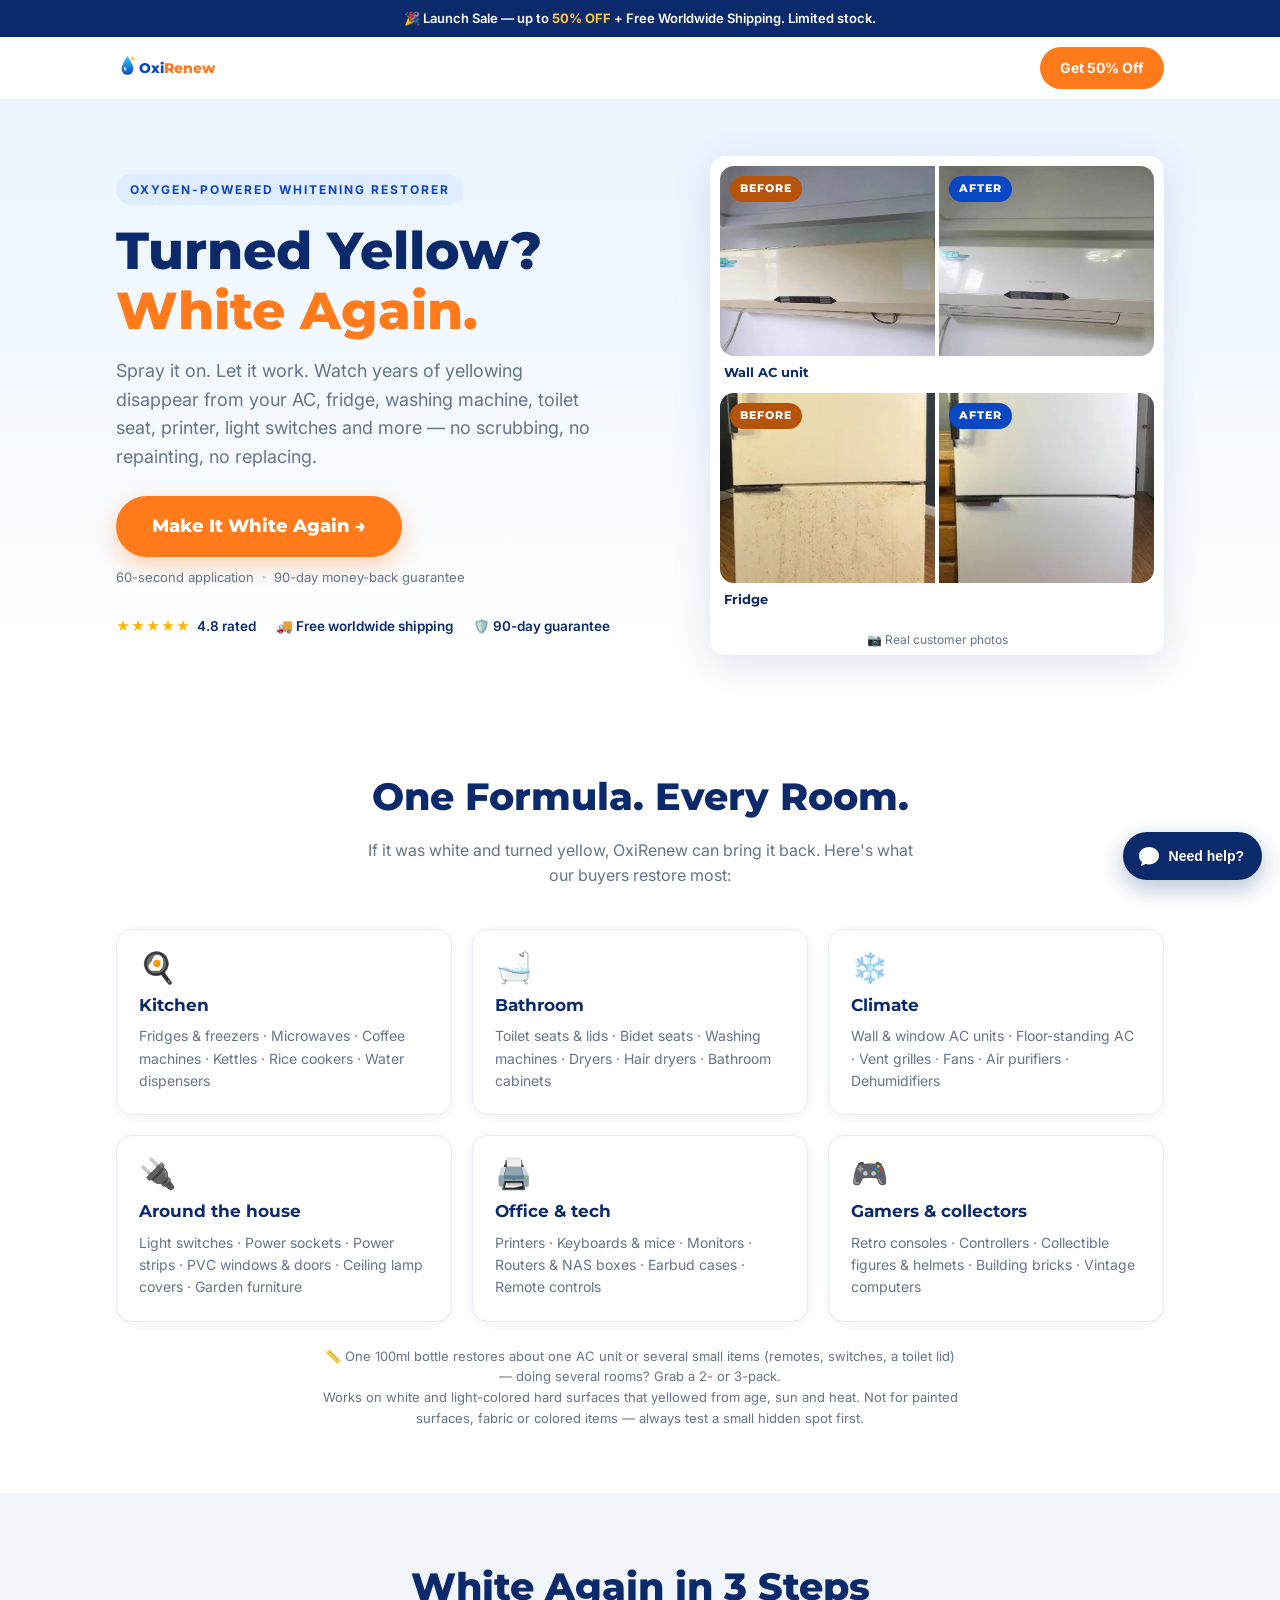
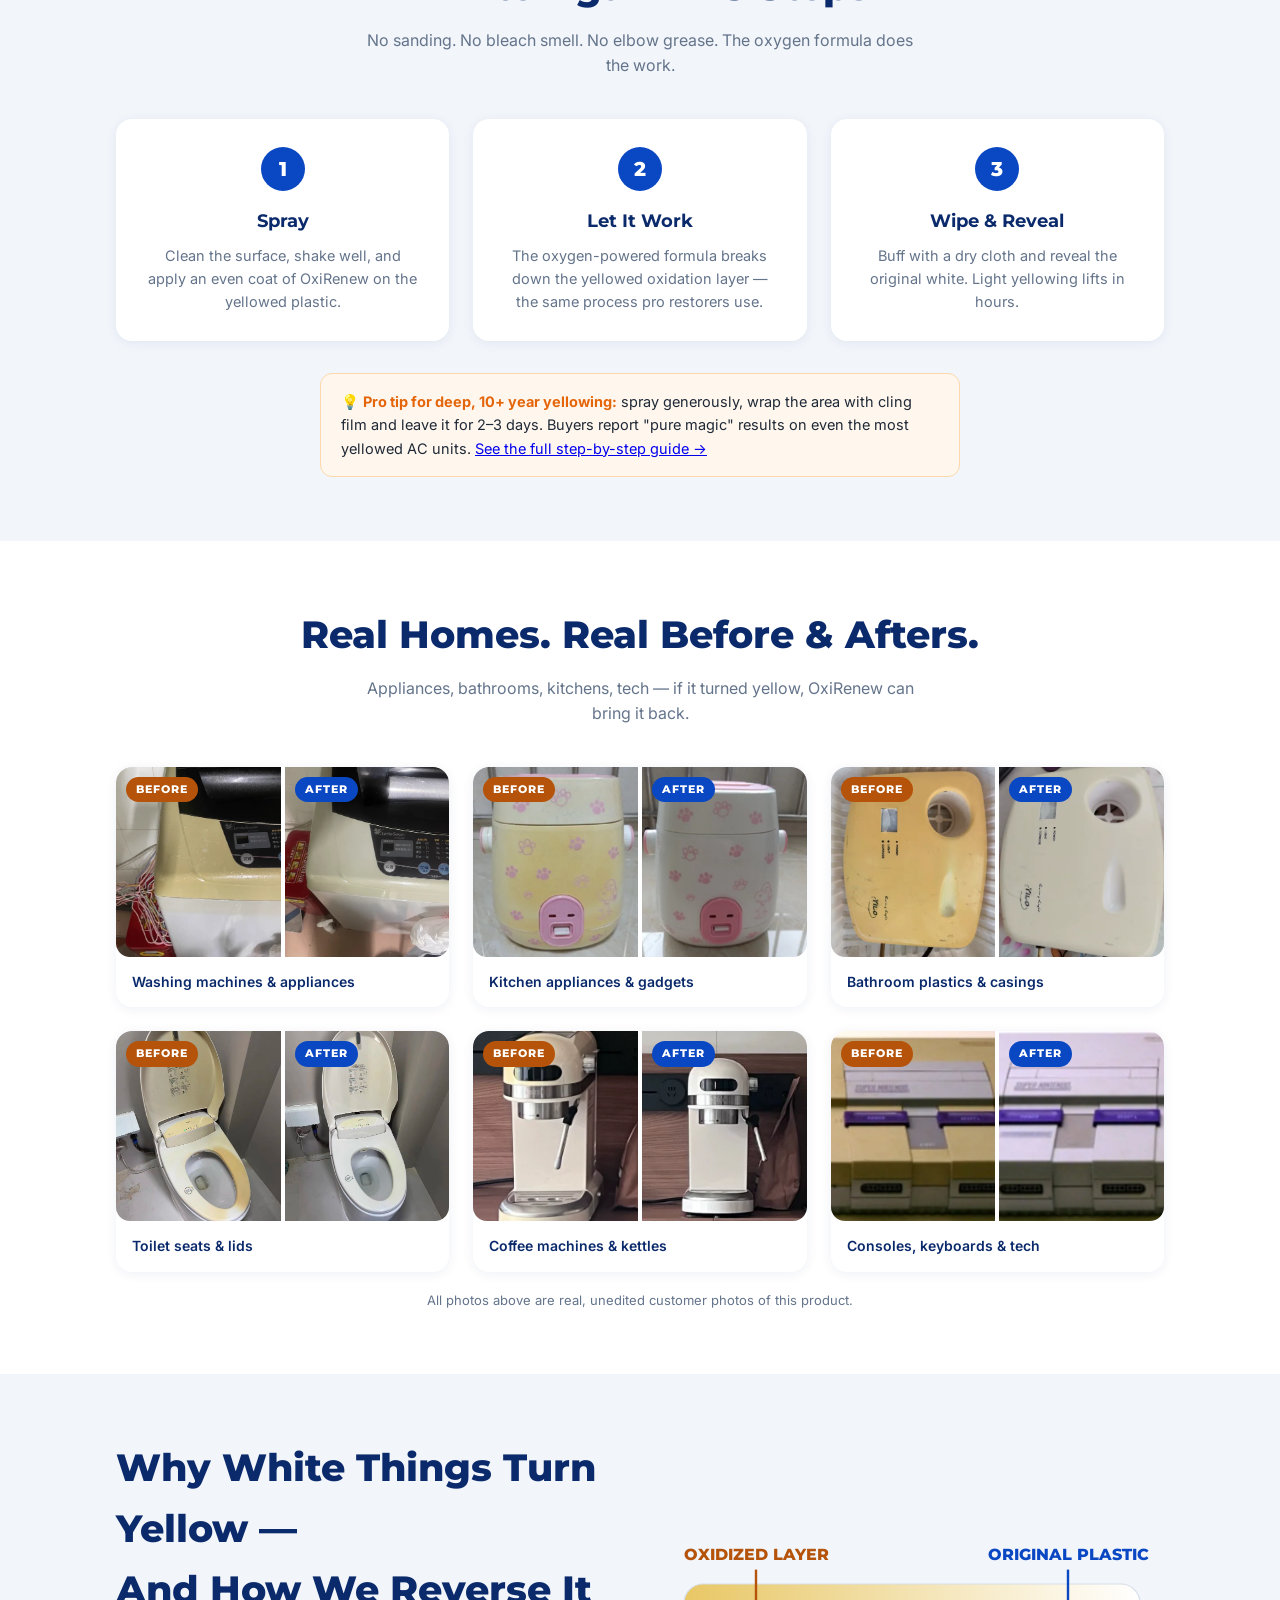
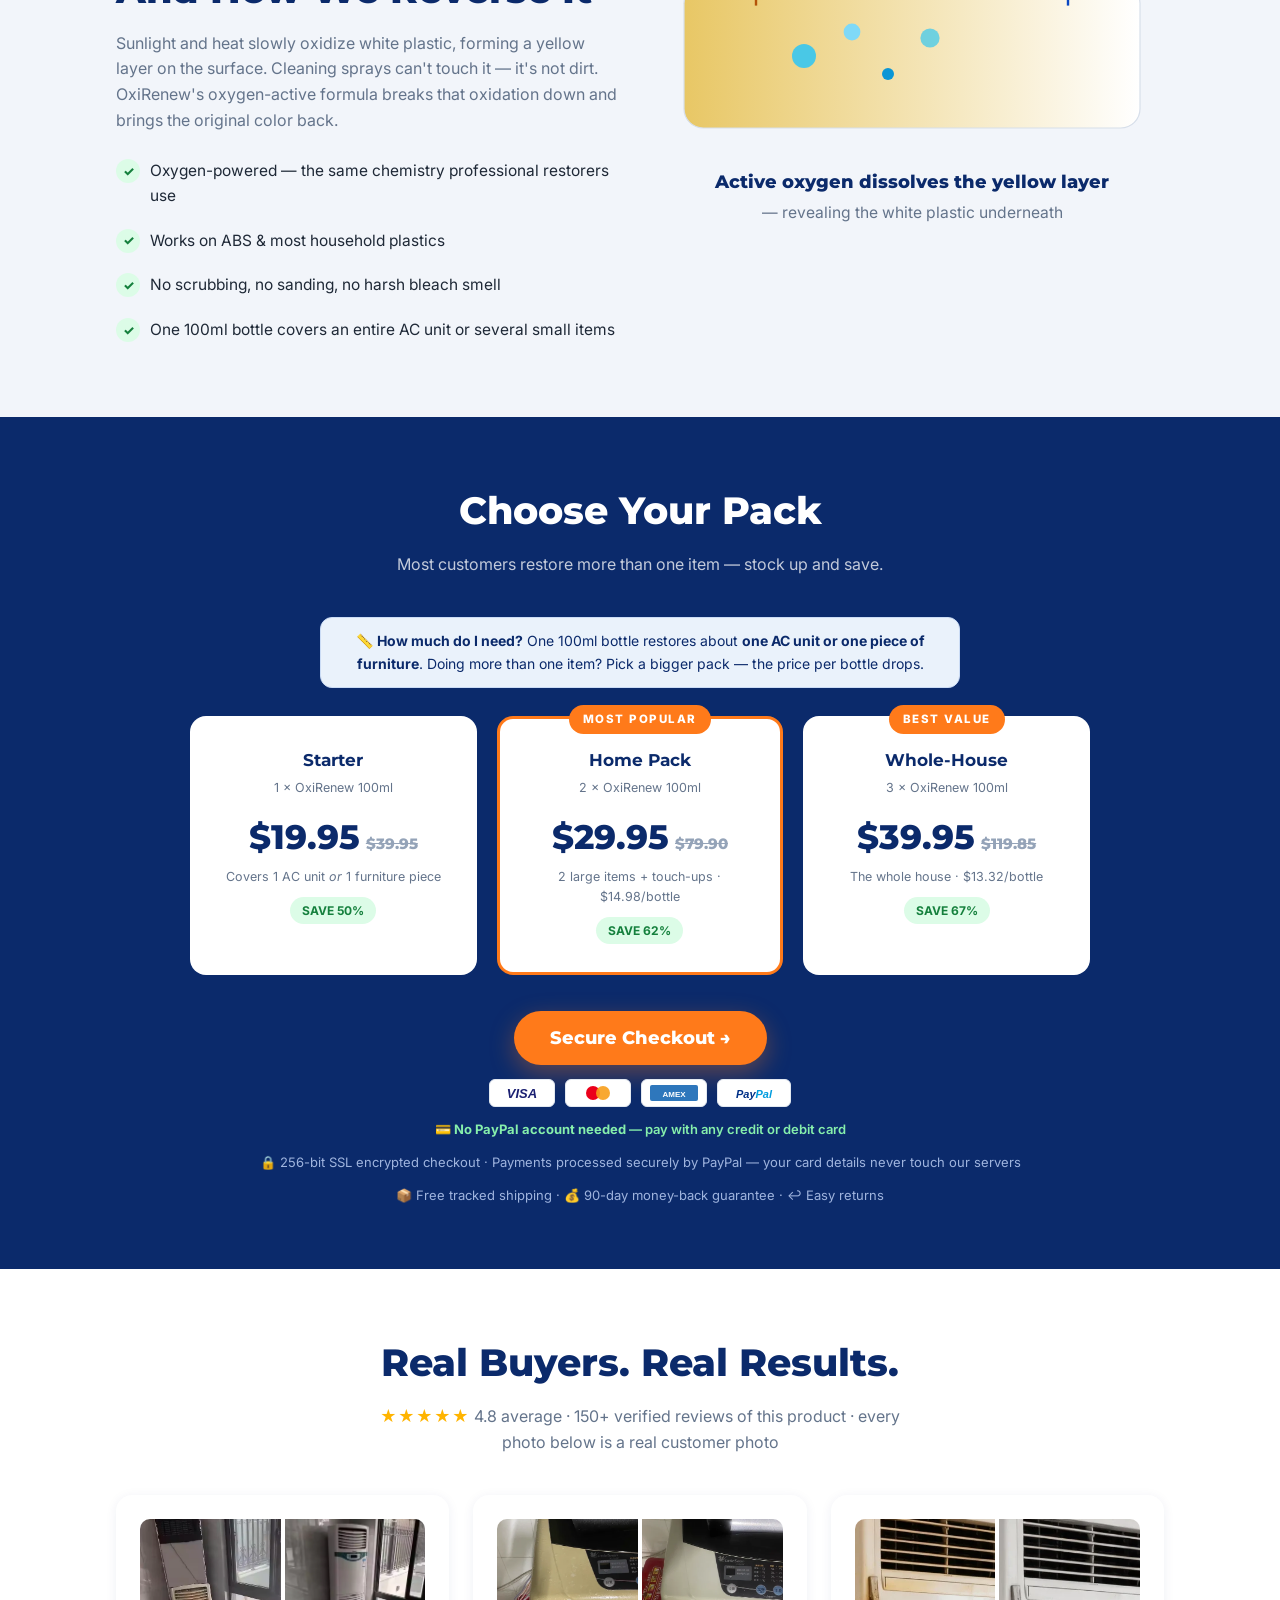
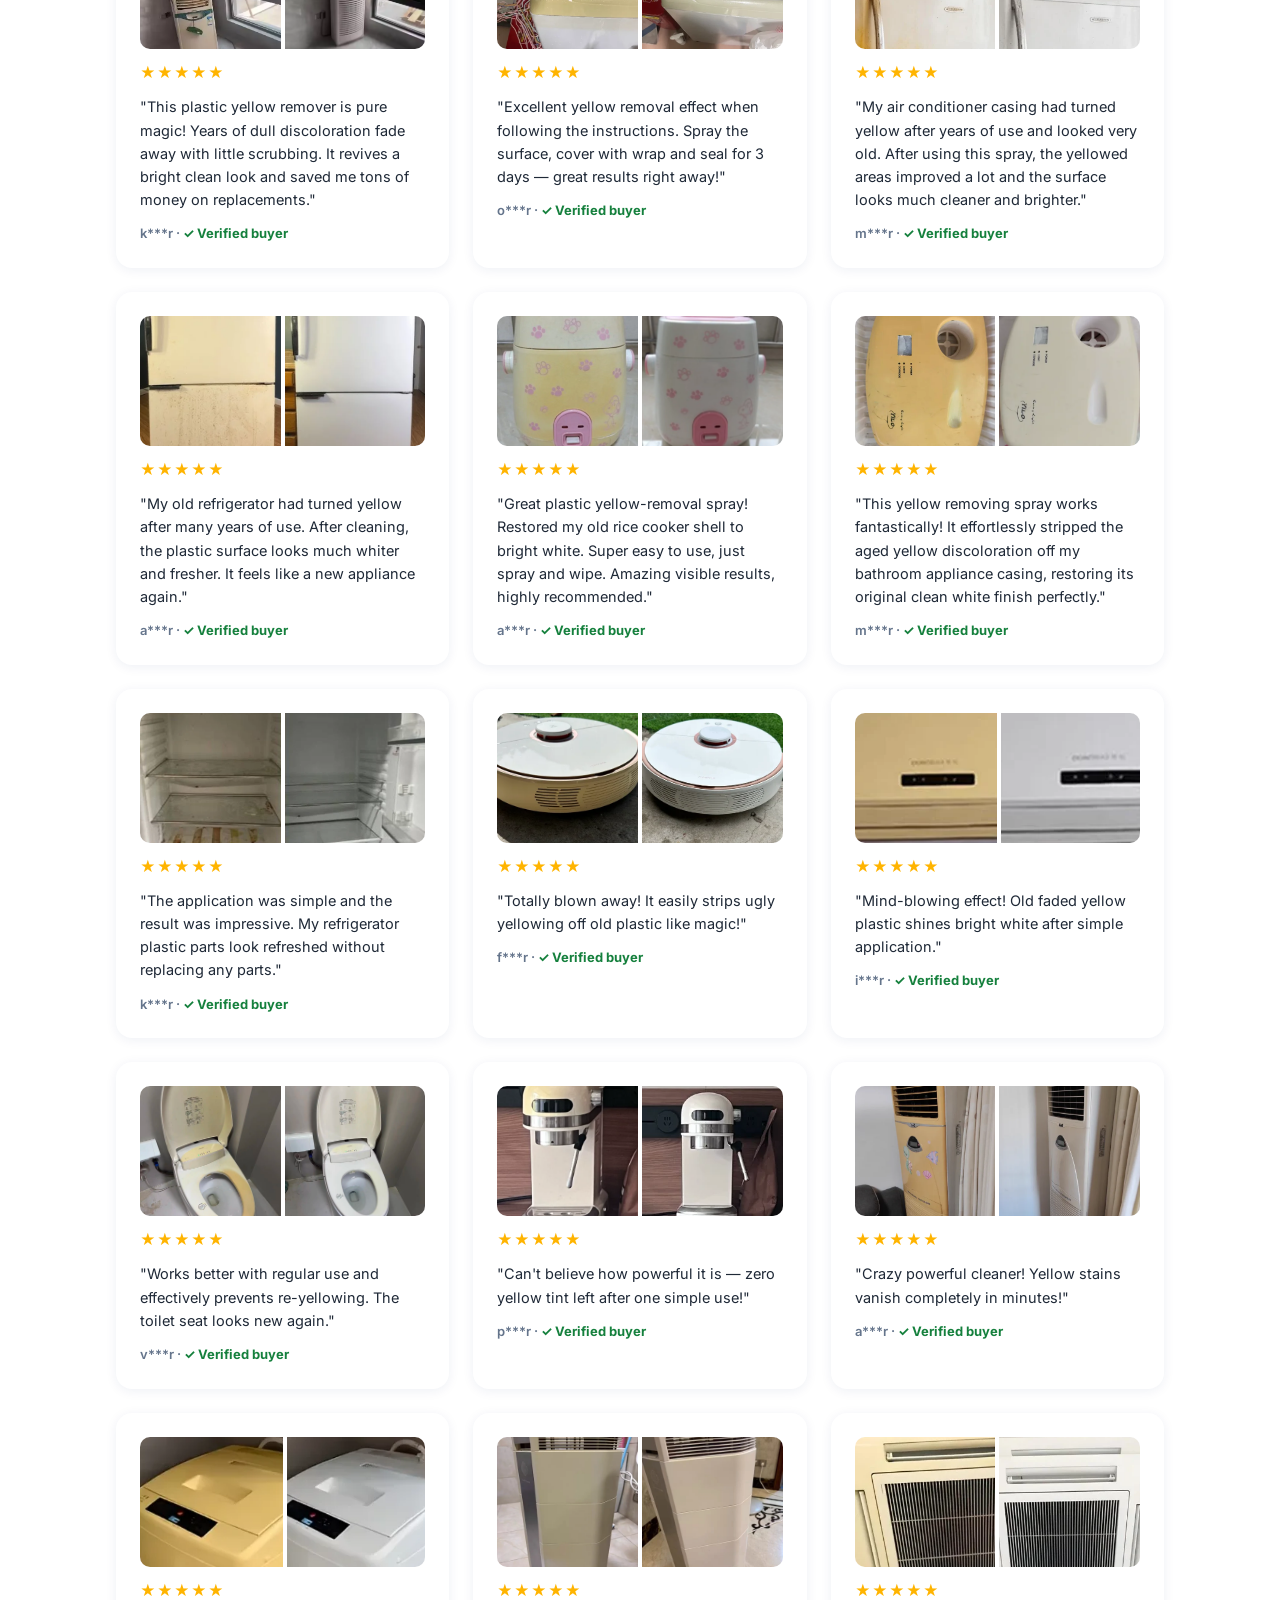
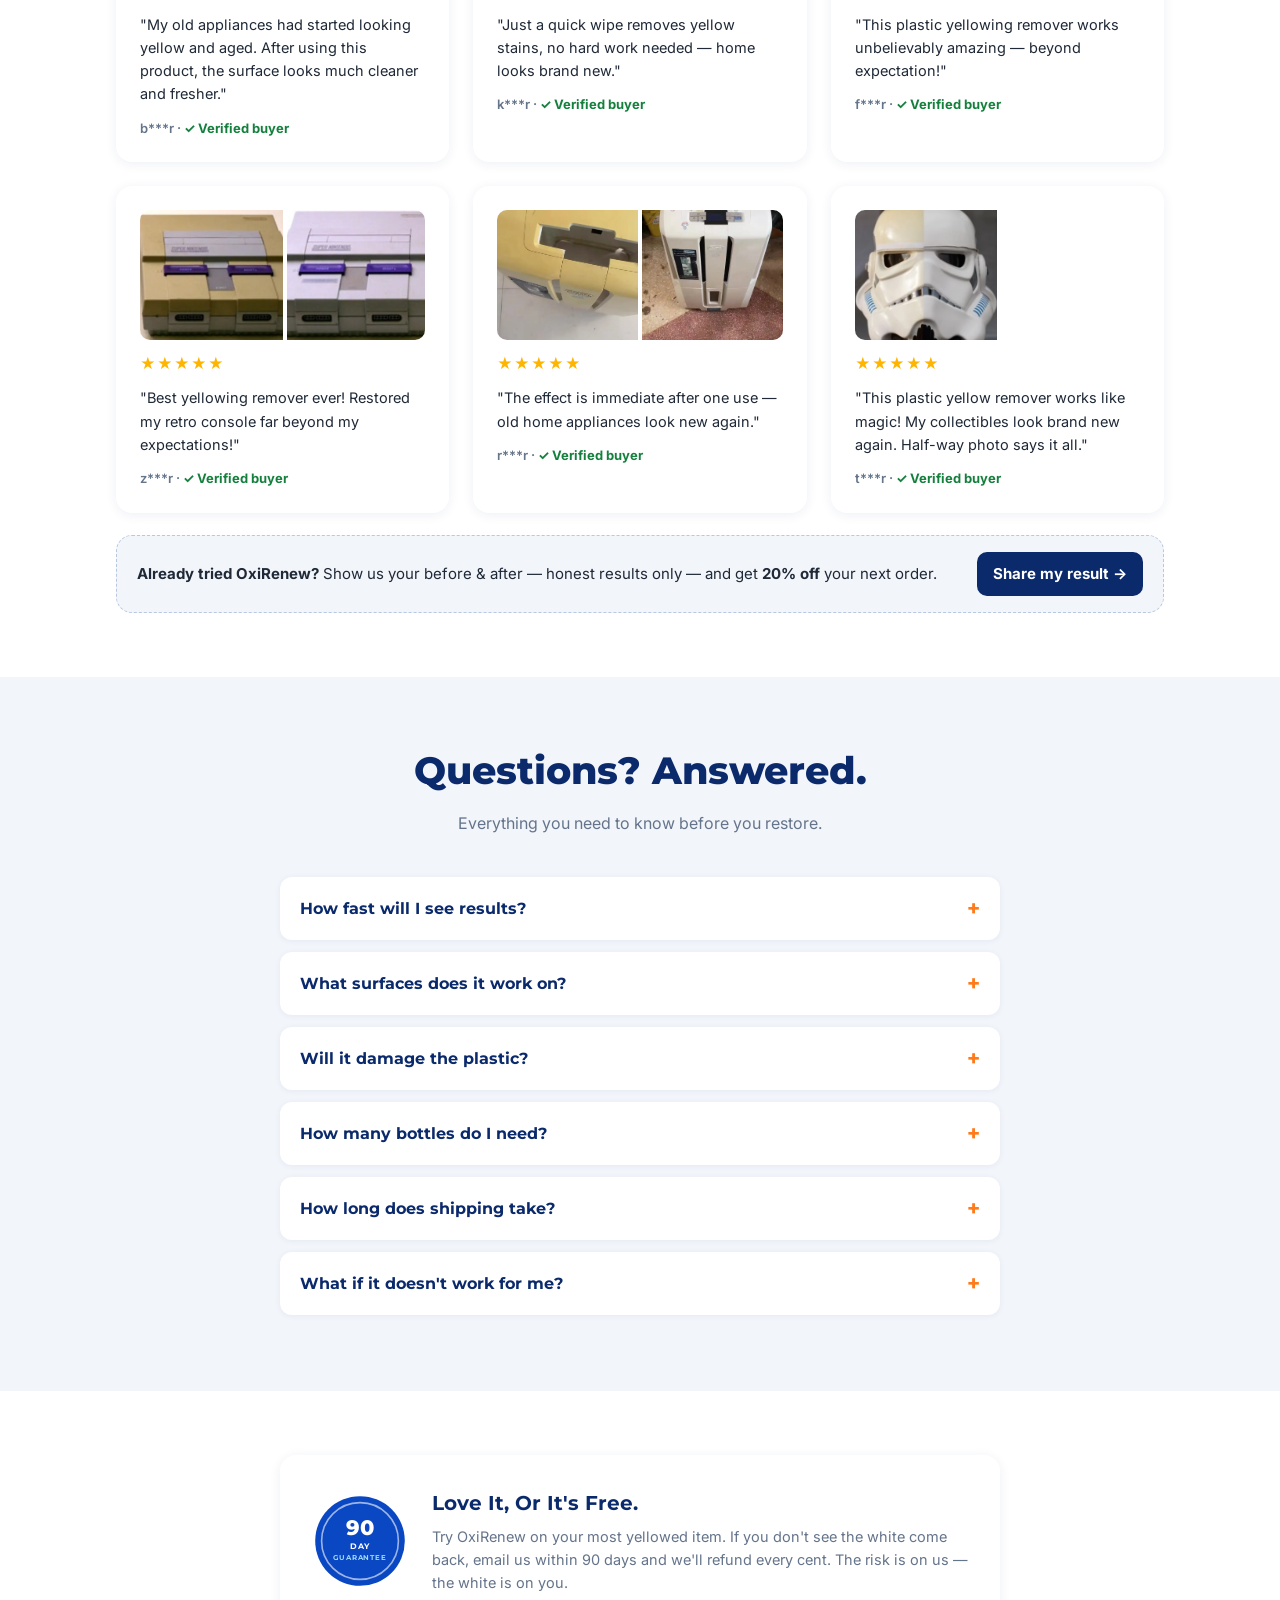
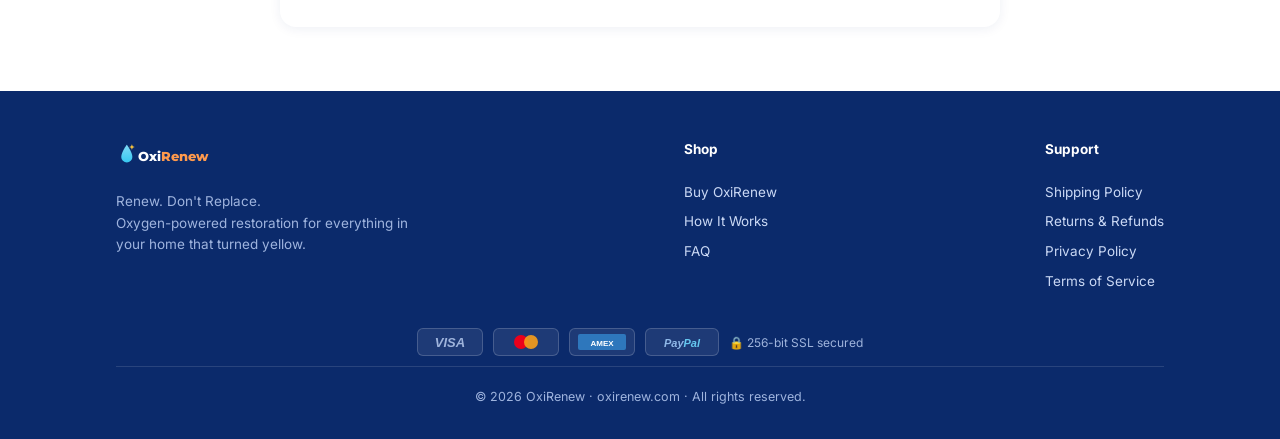
==== commit c9851038: "deploy: YELLOW@bfb80f4" ====
--- a/index.html
+++ b/index.html
@@ -14,7 +14,7 @@
 <link rel="icon" type="image/svg+xml" href="assets/icon.svg">
 <link rel="preconnect" href="https://fonts.googleapis.com">
 <link href="https://fonts.googleapis.com/css2?family=Montserrat:wght@700;800&family=Inter:wght@400;600;700&display=swap" rel="stylesheet">
-<link rel="stylesheet" href="styles.css?v=20261118e">
+<link rel="stylesheet" href="styles.css?v=20261119b">
 <!-- Meta Pixel: set PIXEL_ID below (from Meta Events Manager) and it activates on the next deploy -->
 <script>
 window.META_PIXEL_ID = "1488652153125023";
@@ -253,6 +253,8 @@
         <span class="paybadge"><svg viewBox="0 0 48 16"><rect width="48" height="16" rx="2" fill="#2E77BC"/><text x="24" y="11.5" text-anchor="middle" font-family="Arial" font-weight="bold" font-size="8" fill="#fff">AMEX</text></svg></span>
         <span class="paybadge"><svg viewBox="0 0 56 16"><text x="28" y="12.5" text-anchor="middle" font-family="Arial" font-weight="bold" font-style="italic" font-size="11"><tspan fill="#003087">Pay</tspan><tspan fill="#009CDE">Pal</tspan></text></svg></span>
       </div>
+      <div class="offer-note pay-card-note">💳 <b>No PayPal account needed</b> — pay with any credit or debit card</div>
+      <div class="offer-note inapp-hint" id="inapp-hint" hidden>Want Apple Pay? Tap <b>⋯</b> (top right) → <b>Open in browser</b></div>
       <div class="offer-note">🔒 256-bit SSL encrypted checkout · Payments processed securely by PayPal — your card details never touch our servers</div>
       <div class="offer-note">📦 Free tracked shipping · 💰 90-day money-back guarantee · ↩️ Easy returns</div>
     </div>
@@ -484,7 +486,7 @@
   </div>
 </div>
 
-<script src="app.js?v=20261118e"></script>
+<script src="app.js?v=20261119b"></script>
 <script src="chat.js" defer></script>
 </body>
 </html>
--- a/styles.css
+++ b/styles.css
@@ -275,3 +275,8 @@
   .hero .cta-sub{order:5;text-align:center}
   .hero .trust-row{order:6;justify-content:center;margin-top:18px;gap:14px}
 }
+
+/* checkout reassurance (19.11): card without PayPal account + in-app Apple Pay hint */
+.offer-note.pay-card-note{color:#86EFAC;font-weight:600}
+.offer-note.inapp-hint{background:#fff6e5;border:1px solid #ffd9a3;border-radius:10px;padding:8px 12px;color:#7a4a00}
+.offer-note.inapp-hint[hidden]{display:none}
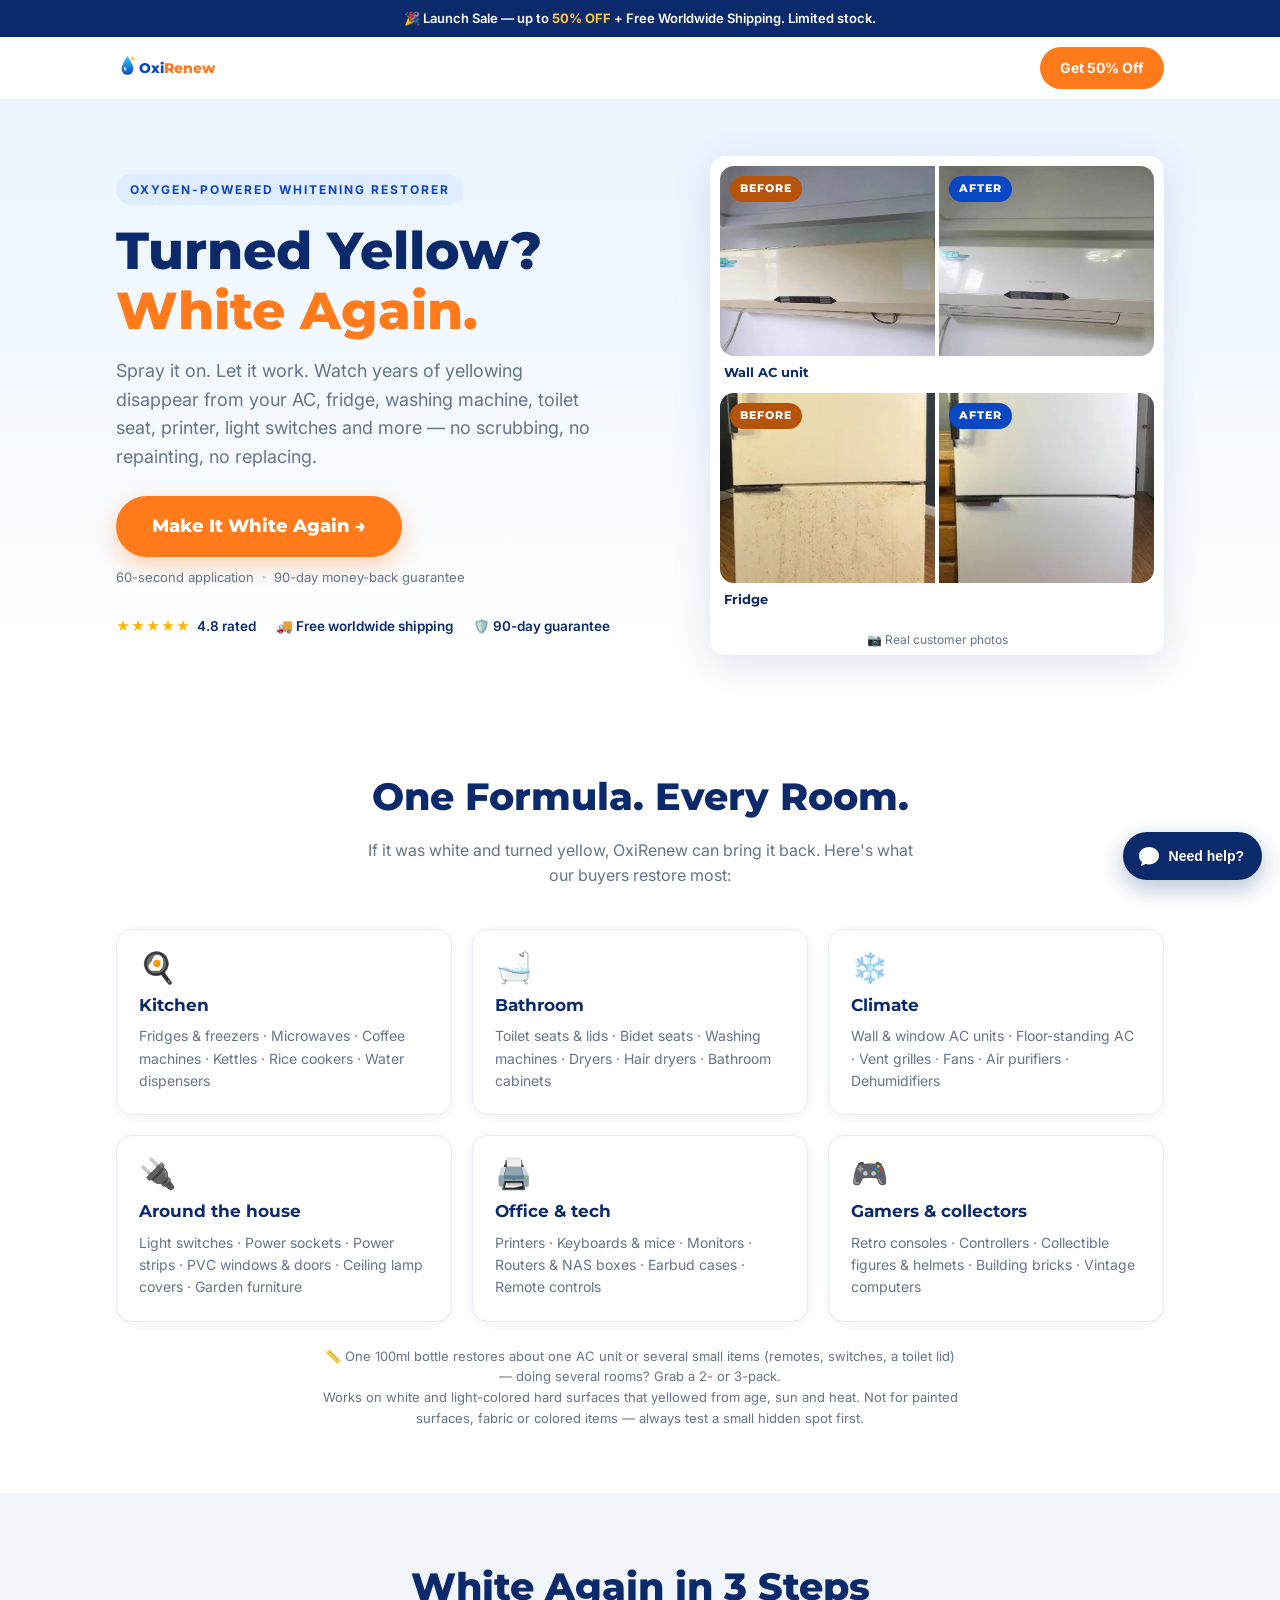
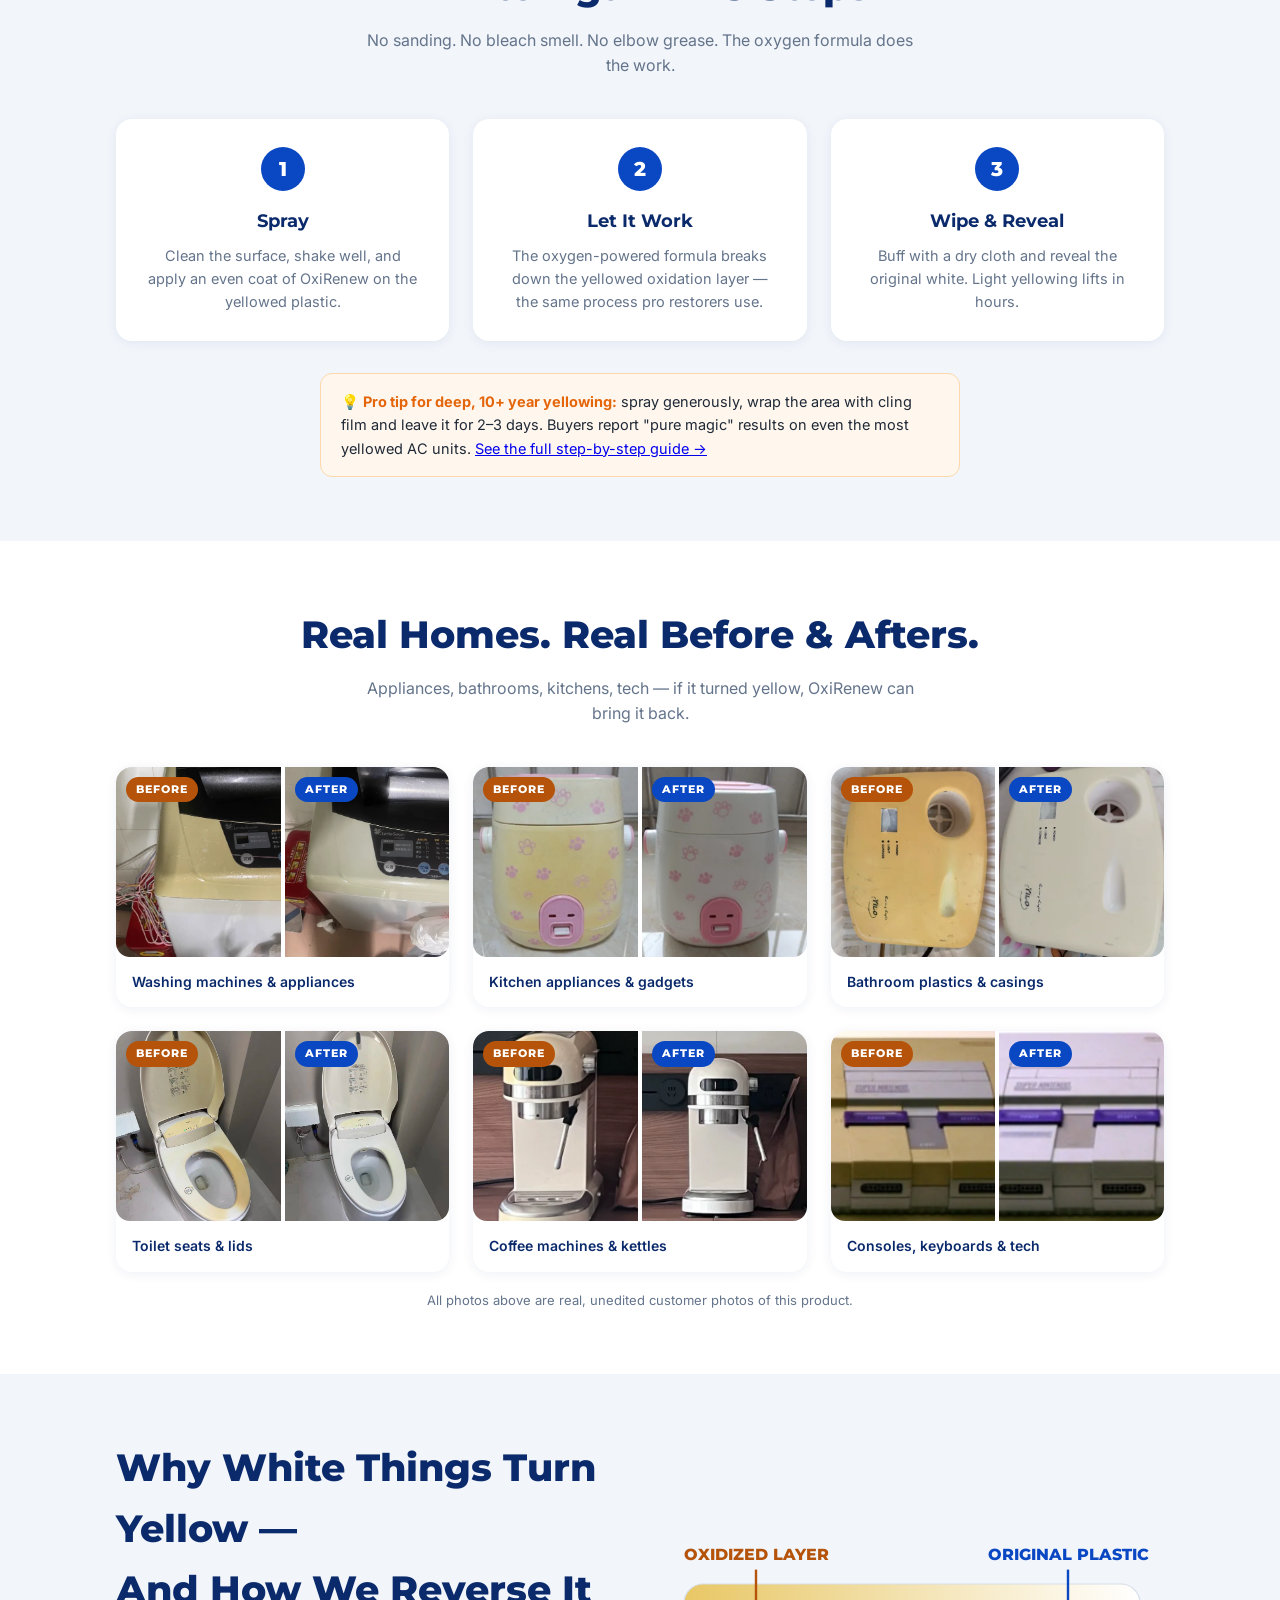
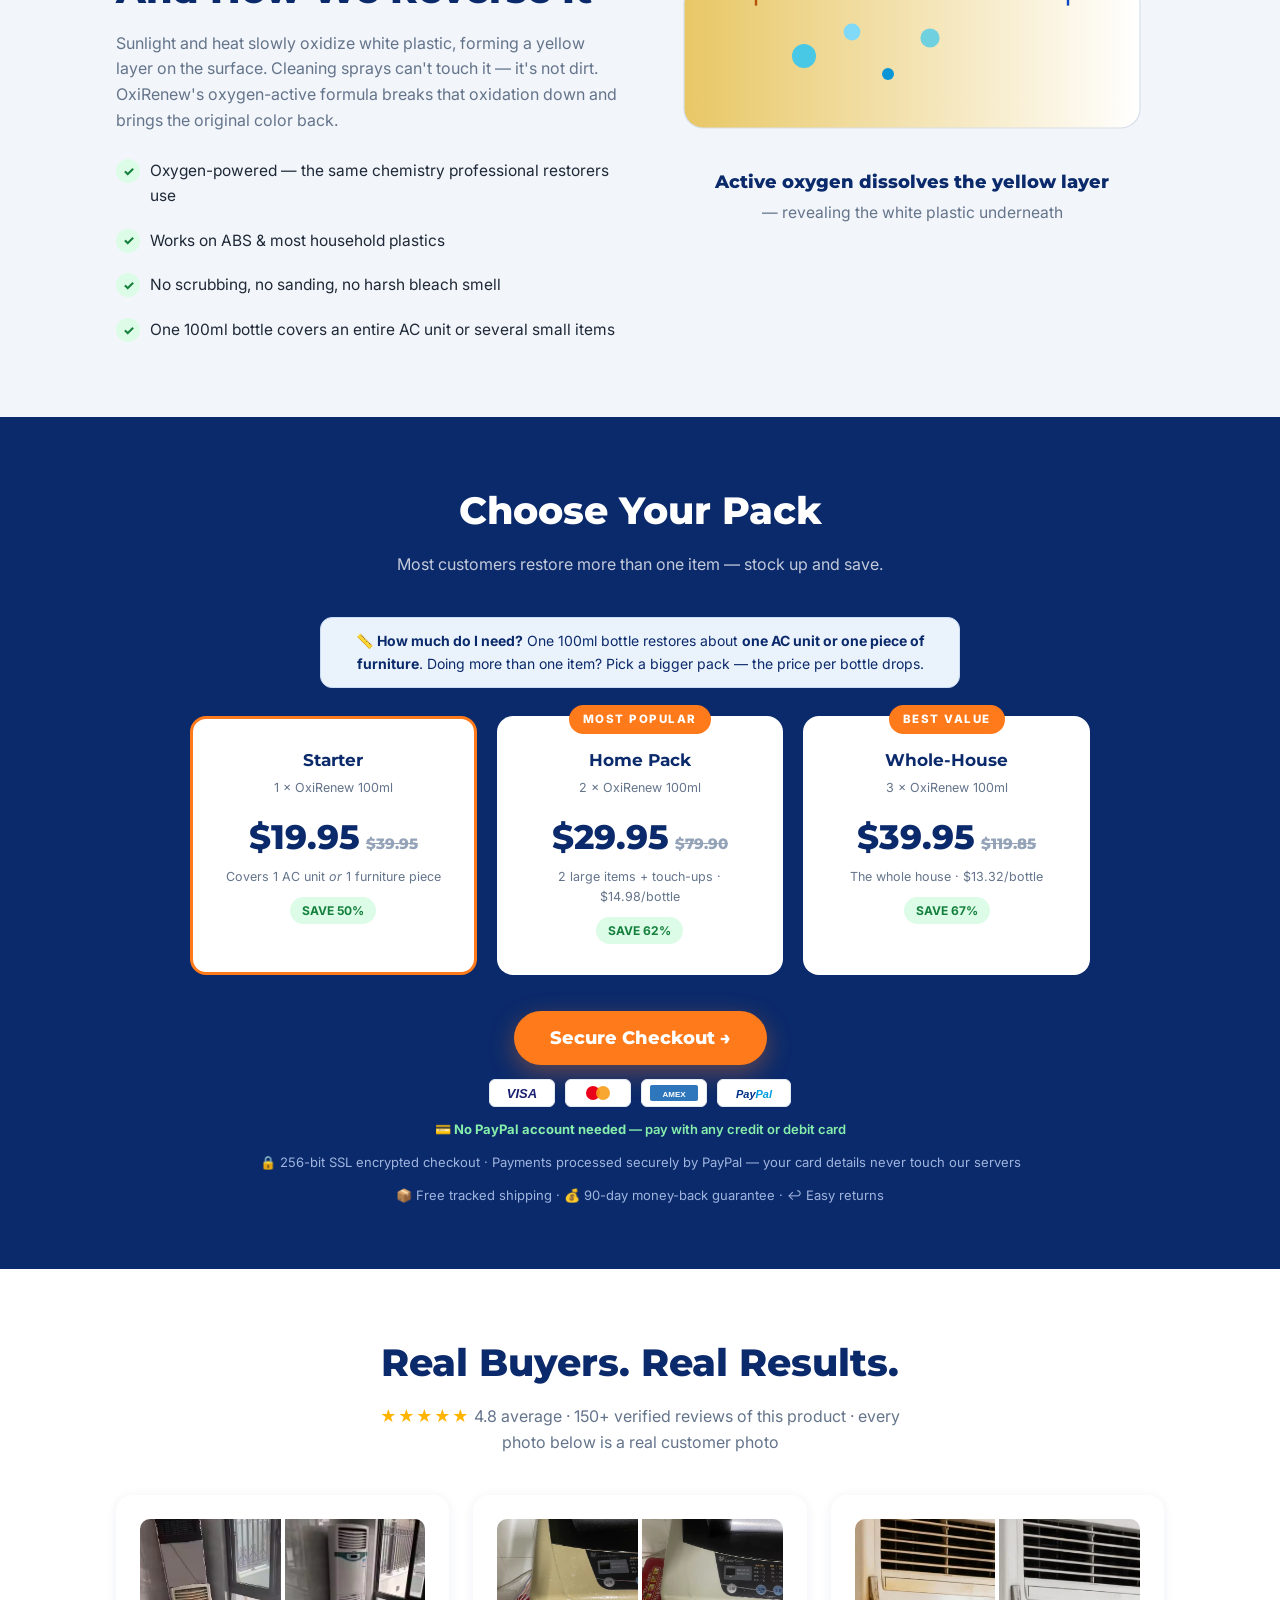
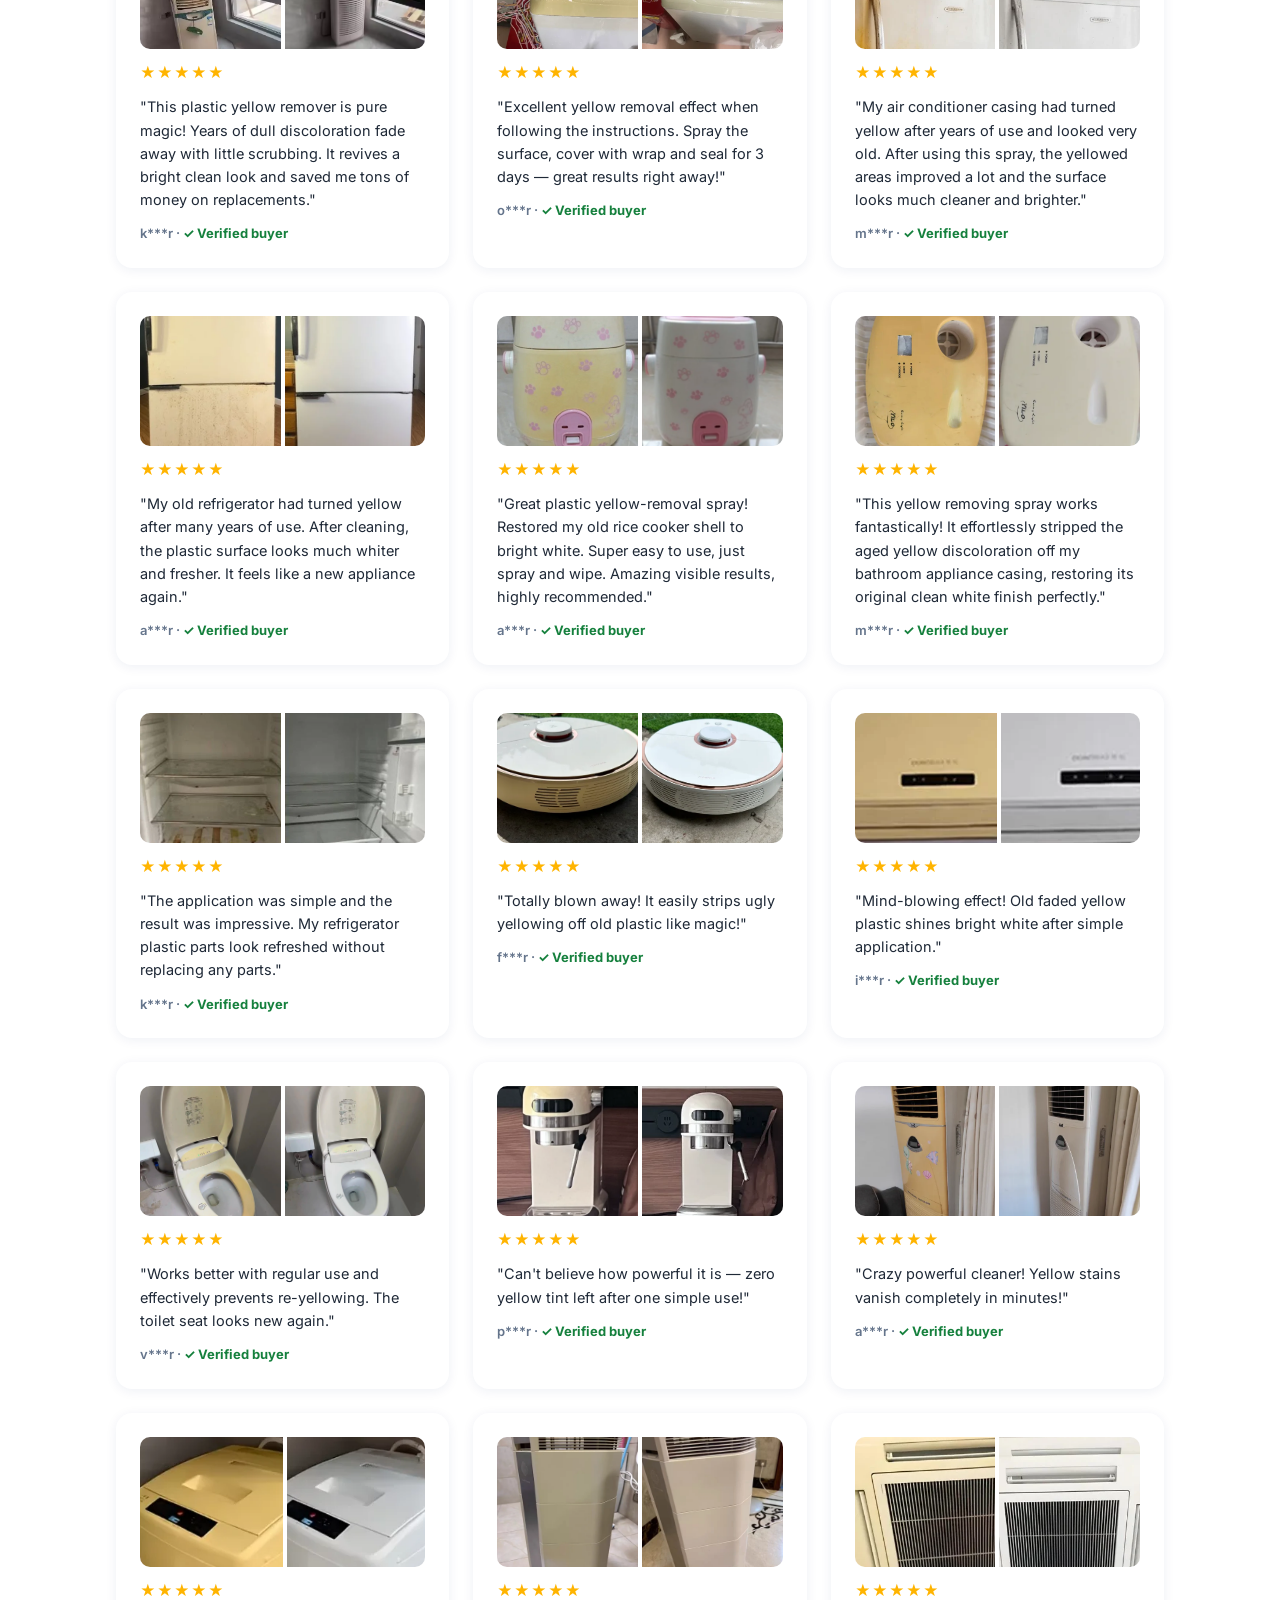
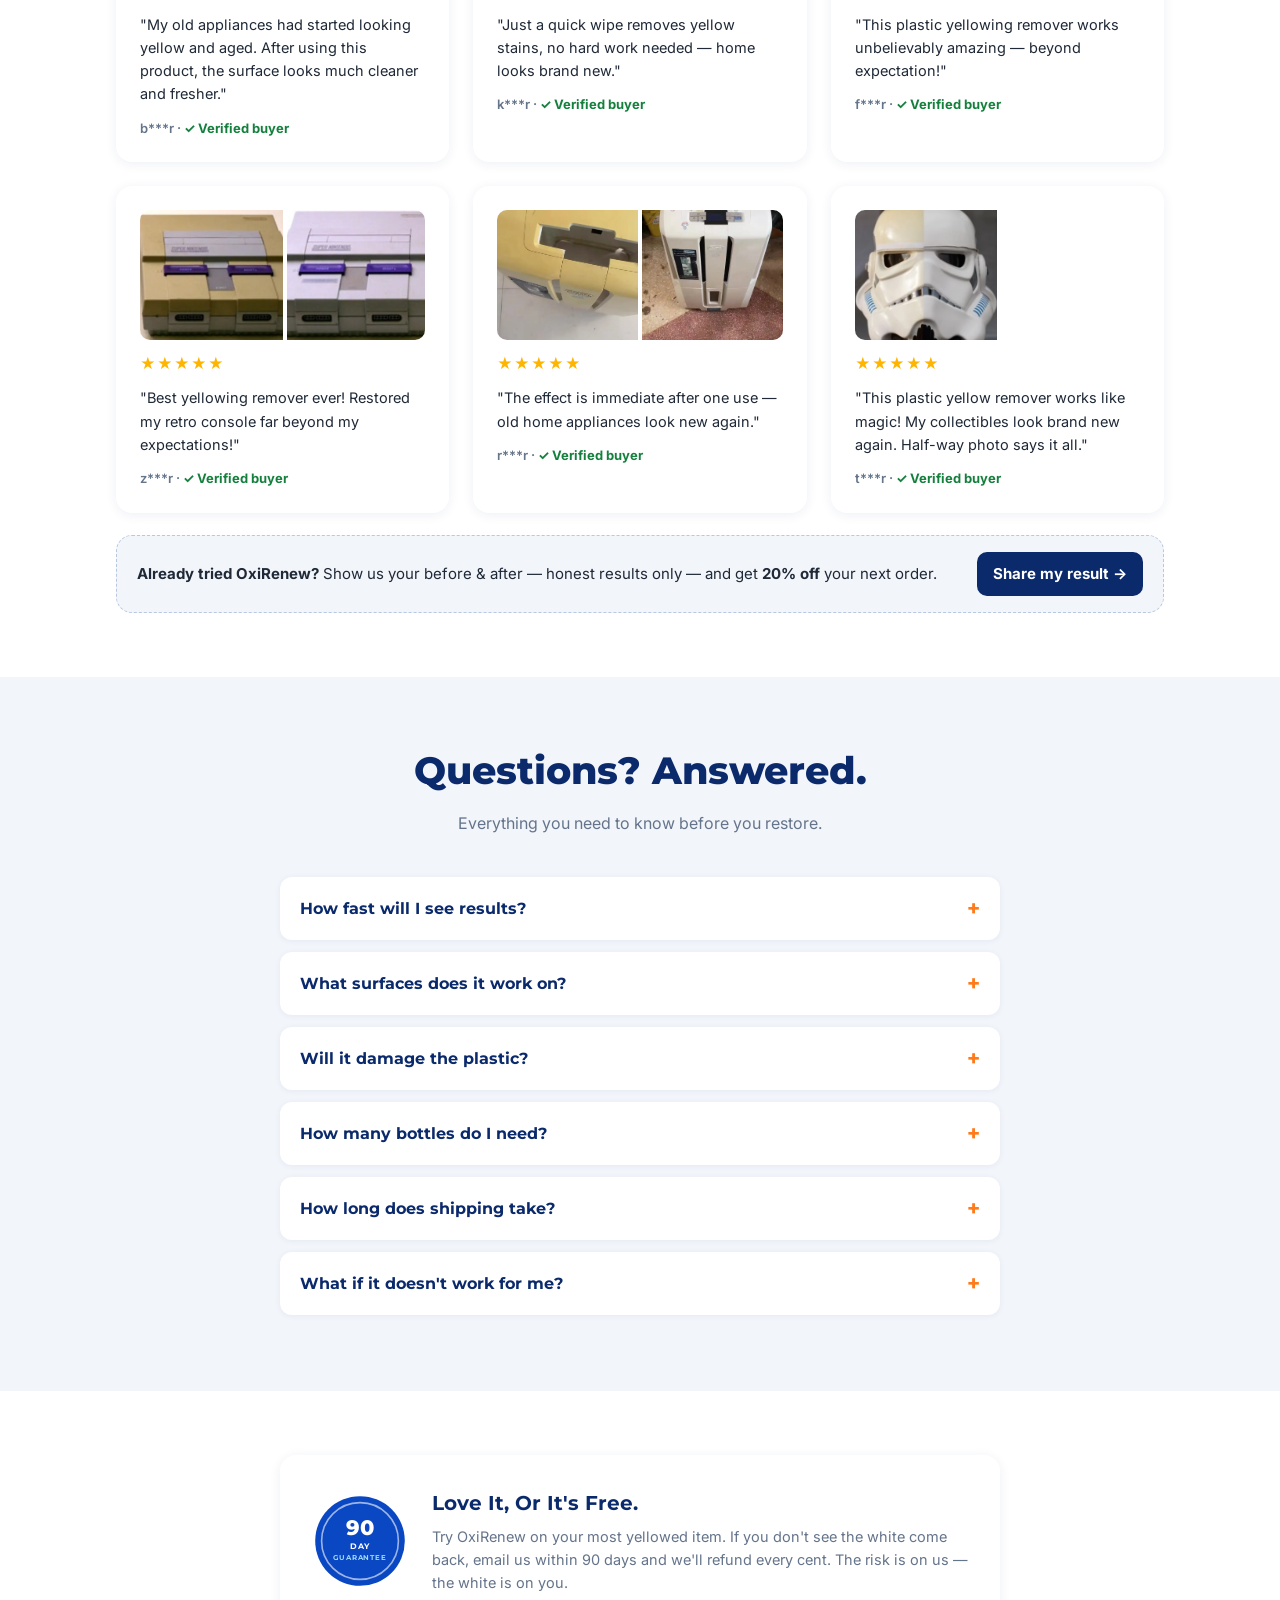
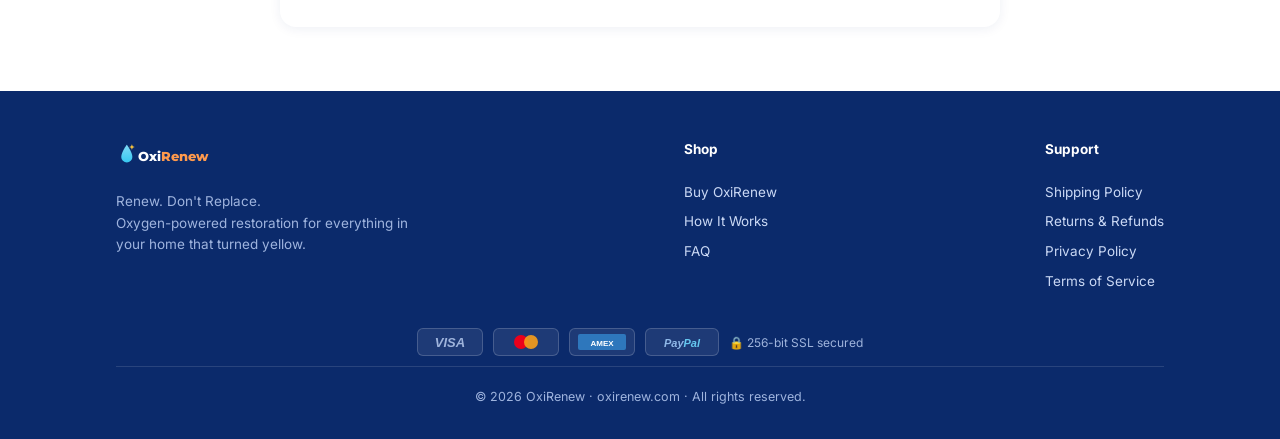
==== commit 6c558d05: "deploy: YELLOW@2849dce" ====
--- a/index.html
+++ b/index.html
@@ -14,7 +14,7 @@
 <link rel="icon" type="image/svg+xml" href="assets/icon.svg">
 <link rel="preconnect" href="https://fonts.googleapis.com">
 <link href="https://fonts.googleapis.com/css2?family=Montserrat:wght@700;800&family=Inter:wght@400;600;700&display=swap" rel="stylesheet">
-<link rel="stylesheet" href="styles.css?v=20261119b">
+<link rel="stylesheet" href="styles.css?v=20261119d">
 <!-- Meta Pixel: set PIXEL_ID below (from Meta Events Manager) and it activates on the next deploy -->
 <script>
 window.META_PIXEL_ID = "1488652153125023";
@@ -221,14 +221,14 @@
     <p class="sec-sub">Most customers restore more than one item — stock up and save.</p>
     <div class="coverage-note">📏 <b>How much do I need?</b> One 100ml bottle restores about <b>one AC unit or one piece of furniture</b>. Doing more than one item? Pick a bigger pack — the price per bottle drops.</div>
     <div class="bundles">
-      <div class="bundle" data-sku="1pack" data-price="19.95">
+      <div class="bundle selected" data-sku="1pack" data-price="19.95">
         <h3>Starter</h3>
         <div class="qty-note">1 × OxiRenew 100ml</div>
         <div class="price">$19.95<span class="was">$39.95</span></div>
         <div class="per">Covers 1 AC unit <i>or</i> 1 furniture piece</div>
         <div class="save">SAVE 50%</div>
       </div>
-      <div class="bundle popular selected" data-sku="2pack" data-price="29.95">
+      <div class="bundle popular" data-sku="2pack" data-price="29.95">
         <span class="tag">MOST POPULAR</span>
         <h3>Home Pack</h3>
         <div class="qty-note">2 × OxiRenew 100ml</div>
@@ -458,7 +458,7 @@
 <!-- sticky mobile CTA -->
 <div class="sticky-cta">
   <div class="in">
-    <div class="p" id="sticky-price">$29.95 <small>2-pack · 62% off</small></div>
+    <div class="p" id="sticky-price">$19.95 <small>1-pack · 50% off</small></div>
     <button class="cta-btn" id="sticky-checkout" type="button">Checkout →</button>
   </div>
 </div>
@@ -486,7 +486,7 @@
   </div>
 </div>
 
-<script src="app.js?v=20261119b"></script>
+<script src="app.js?v=20261119d"></script>
 <script src="chat.js" defer></script>
 </body>
 </html>
--- a/styles.css
+++ b/styles.css
@@ -134,7 +134,8 @@
   .hero-grid,.science-grid{grid-template-columns:1fr;gap:28px}
   .steps,.ba-grid,.reviews-grid{grid-template-columns:1fr}
   .bundles{grid-template-columns:1fr;max-width:420px}
-  .bundle.popular{order:-1}
+  /* 19.11: packs keep their natural order (Starter first, selected by default) */
+  header{position:relative}
   .guarantee{flex-direction:column;text-align:center}
   .sticky-cta{display:block}
   body{padding-bottom:70px}
@@ -144,18 +145,27 @@
 .coverage-note{max-width:640px;margin:0 auto 28px;background:#EAF2FB;border:1px solid #CBDCF5;border-radius:12px;padding:12px 18px;font-size:14px;color:var(--navy);text-align:center}
 
 /* upsell modal */
-.upsell-overlay{position:fixed;inset:0;background:rgba(11,42,107,.55);display:flex;align-items:center;justify-content:center;z-index:200;padding:16px}
+/* scrollable + margin:auto (not align-items:center): when the modal is taller than the
+   screen (Android large-font / Instagram in-app browser) its top (×) and bottom ("No thanks")
+   must stay reachable — a flex-centered overflow cuts the top off unreachably (bug 19.11) */
+.upsell-overlay{position:fixed;inset:0;background:rgba(11,42,107,.55);display:flex;justify-content:center;z-index:100000;padding:16px;overflow-y:auto;-webkit-overflow-scrolling:touch;overscroll-behavior:contain}
 .upsell-overlay[hidden]{display:none}
-.upsell-modal{position:relative;background:#fff;border-radius:20px;max-width:420px;width:100%;padding:36px 28px 28px;text-align:center;box-shadow:0 24px 64px rgba(11,42,107,.35);animation:upsell-pop .25s ease}
+.upsell-modal{position:relative;margin:auto;background:#fff;border-radius:20px;max-width:420px;width:100%;padding:36px 28px 28px;text-align:center;box-shadow:0 24px 64px rgba(11,42,107,.35);animation:upsell-pop .25s ease}
 @keyframes upsell-pop{from{transform:translateY(14px) scale(.97);opacity:0}to{transform:none;opacity:1}}
 .upsell-icon{font-size:40px;margin-bottom:8px}
 .upsell-modal h3{font-size:24px;color:var(--navy);margin-bottom:10px}
 .upsell-modal p{color:var(--gray);font-size:15px;margin-bottom:22px}
 .upsell-modal p b{color:var(--navy)}
 .upsell-modal .cta-btn{width:100%;justify-content:center}
-.upsell-decline{display:block;margin:14px auto 0;background:none;border:none;color:var(--gray);font-size:14px;text-decoration:underline;cursor:pointer}
-.upsell-decline:hover{color:var(--ink)}
-.upsell-close{position:absolute;top:10px;right:14px;background:none;border:none;font-size:26px;color:var(--gray);cursor:pointer;line-height:1}
+.upsell-decline{display:block;width:100%;margin:12px auto 0;background:#fff;border:1.5px solid #CBD5E1;border-radius:12px;padding:12px 14px;color:var(--ink);font-size:15px;font-weight:600;cursor:pointer}
+.upsell-decline:hover{border-color:var(--gray)}
+.upsell-close{position:absolute;top:6px;right:8px;width:44px;height:44px;background:none;border:none;font-size:30px;color:var(--gray);cursor:pointer;line-height:1}
+@media (max-width:480px){
+  .upsell-modal{padding:30px 18px 18px;border-radius:16px}
+  .upsell-icon{display:none}
+  .upsell-modal h3{font-size:21px;margin-bottom:8px;padding:0 30px}
+  .upsell-modal p{font-size:14px;margin-bottom:16px}
+}
 
 /* real before/after photos */
 .ba-photos{display:flex;gap:4px;border-radius:14px;overflow:hidden}
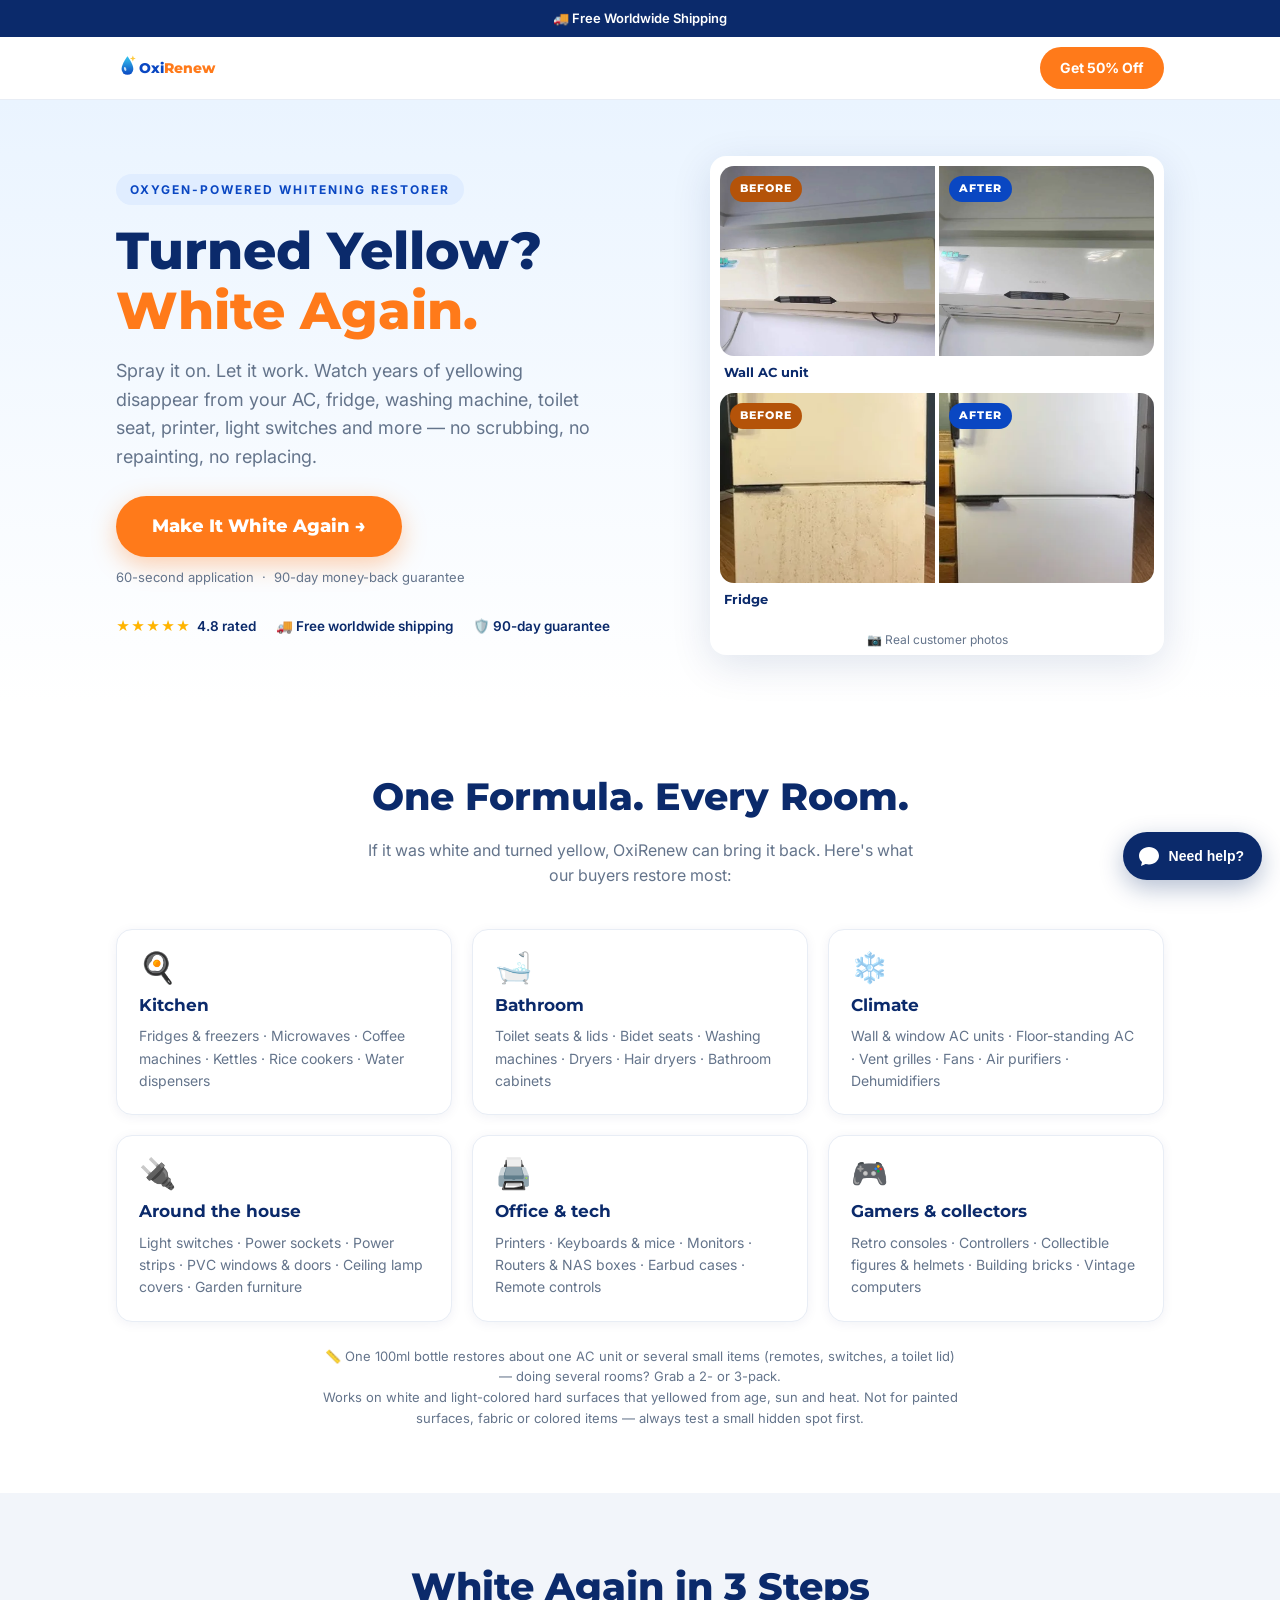
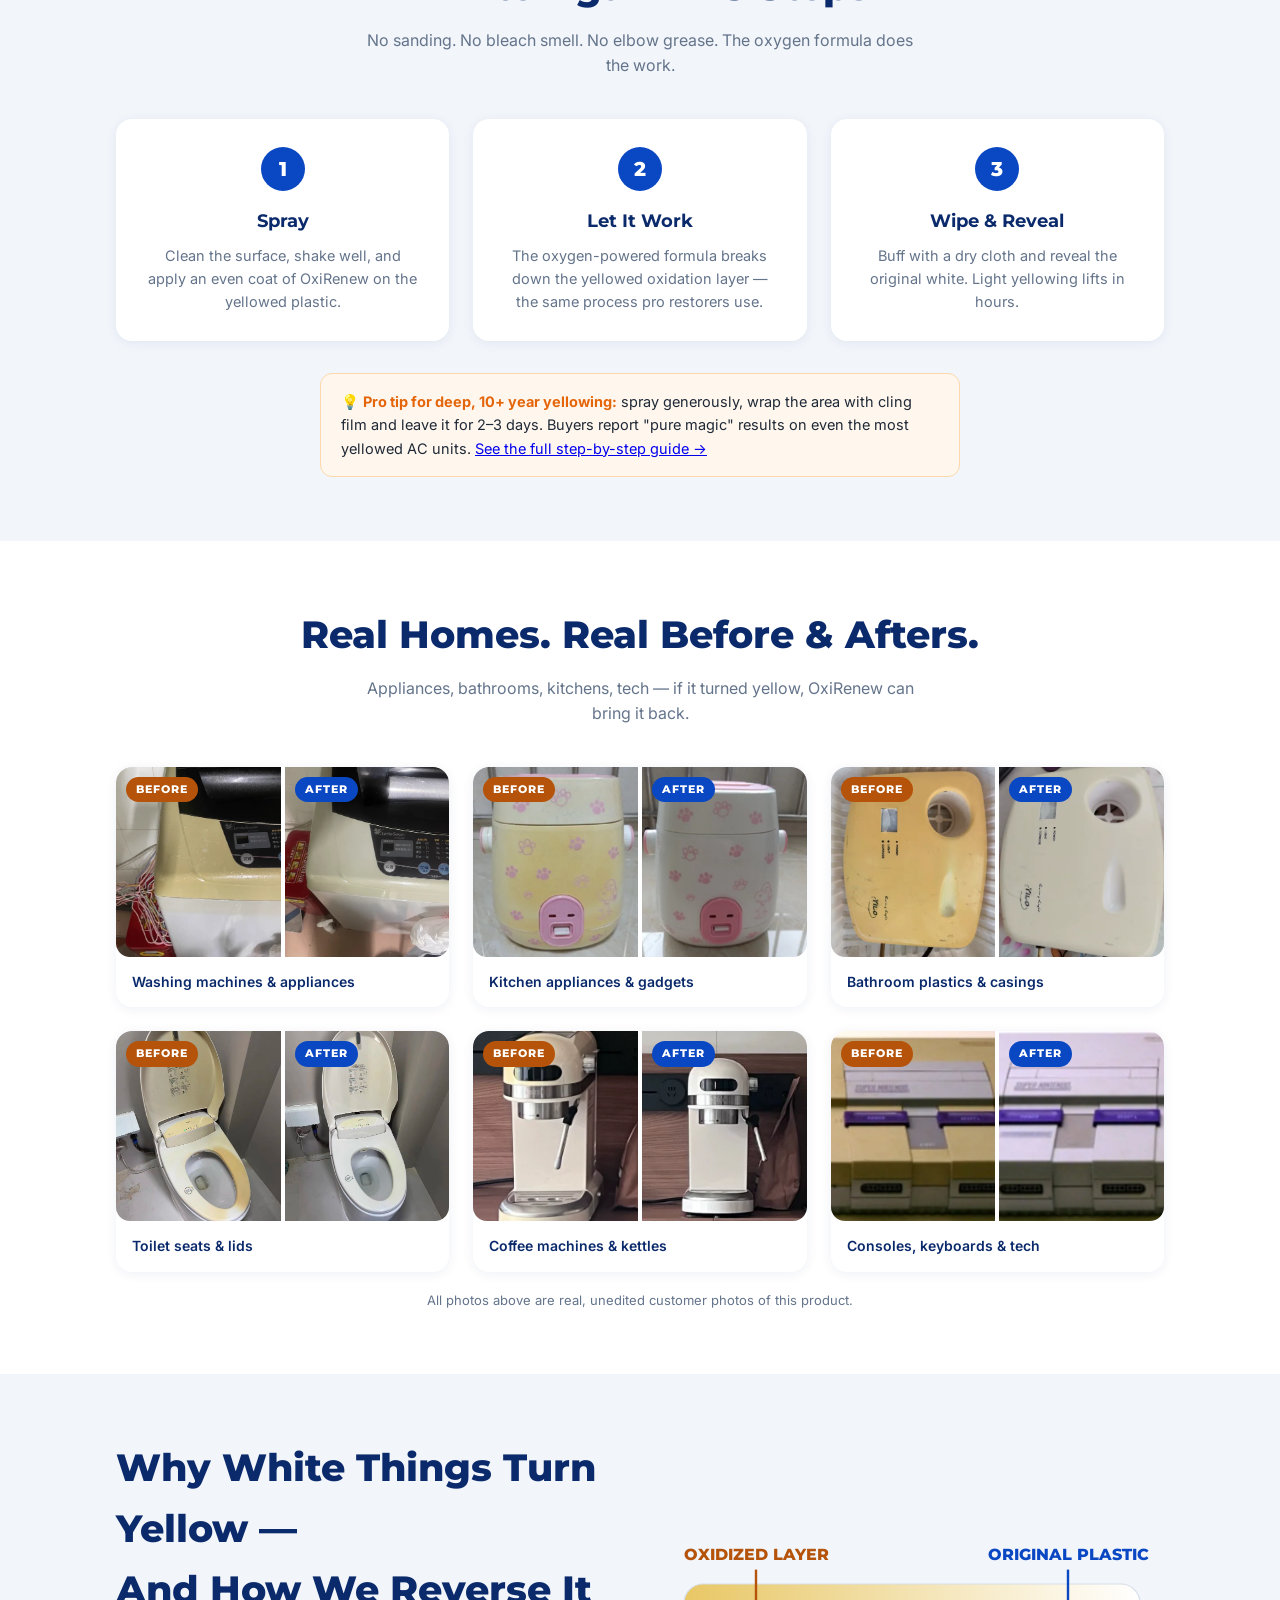
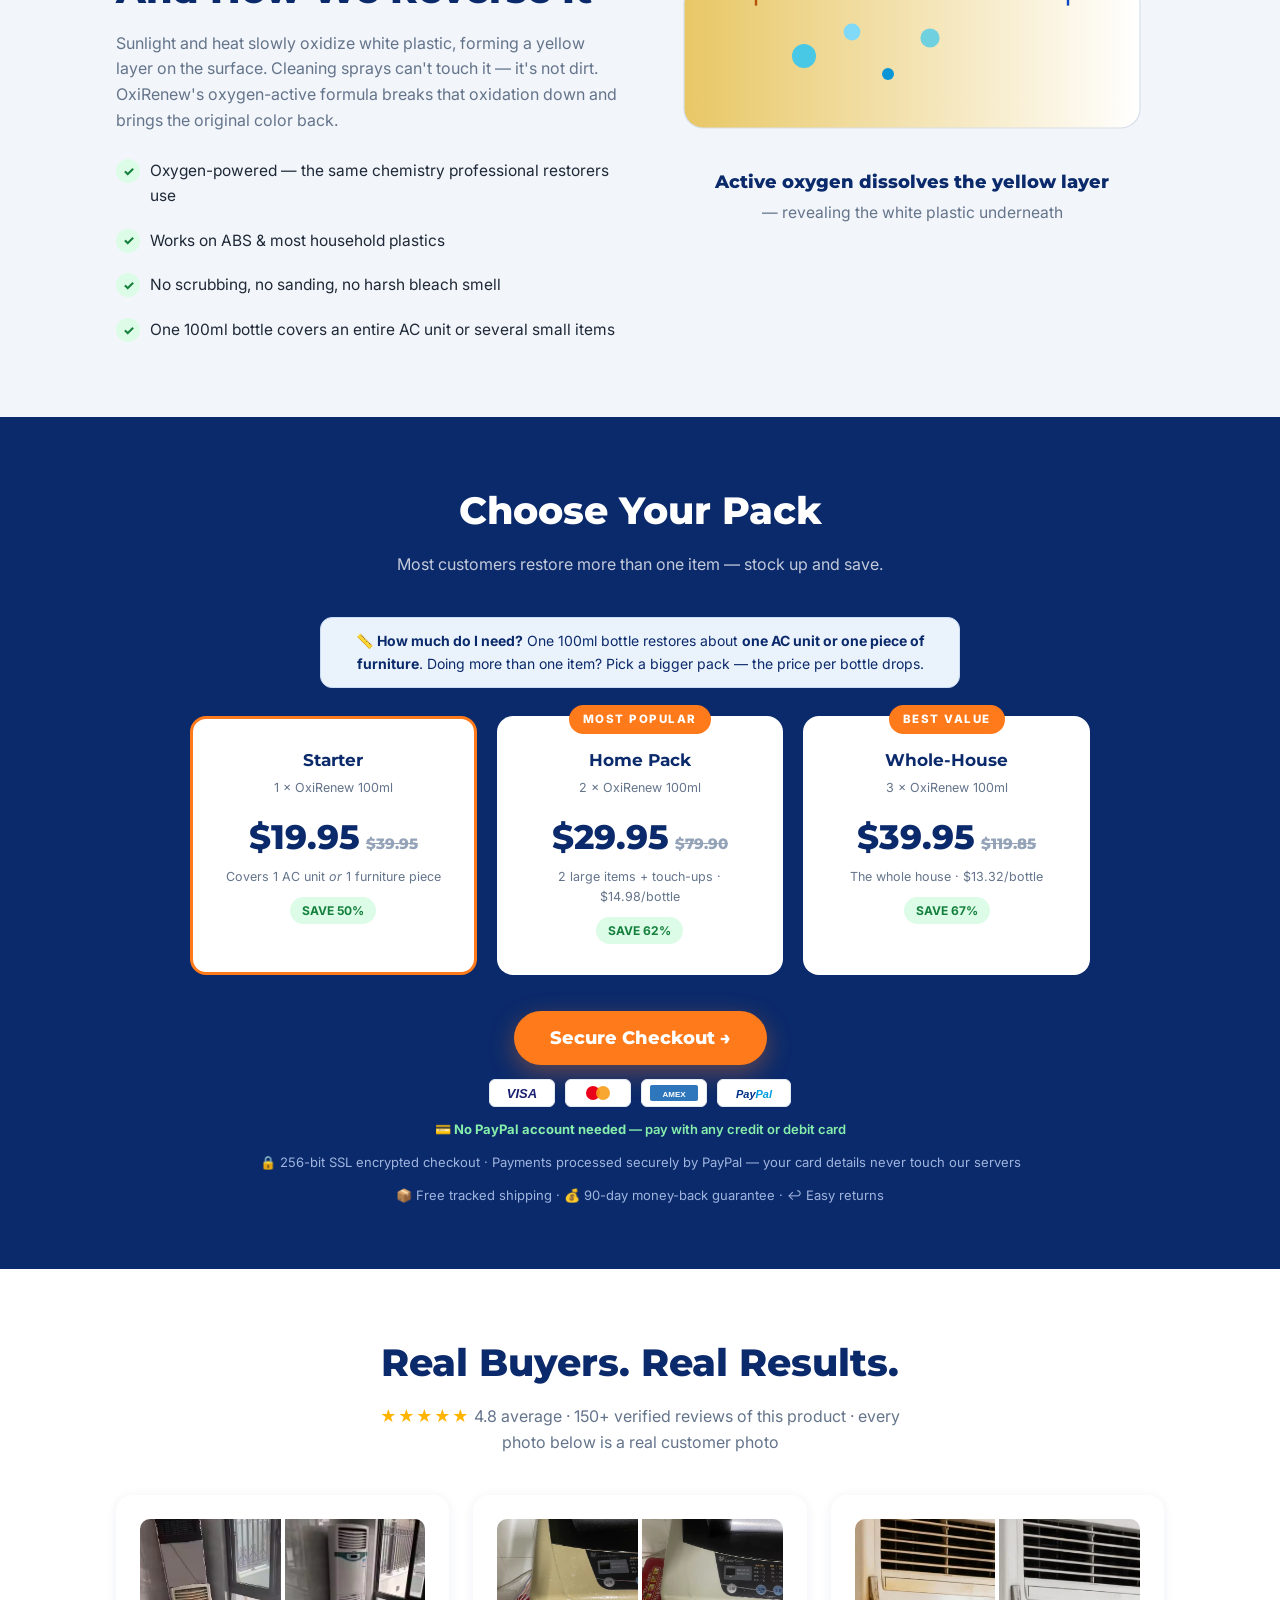
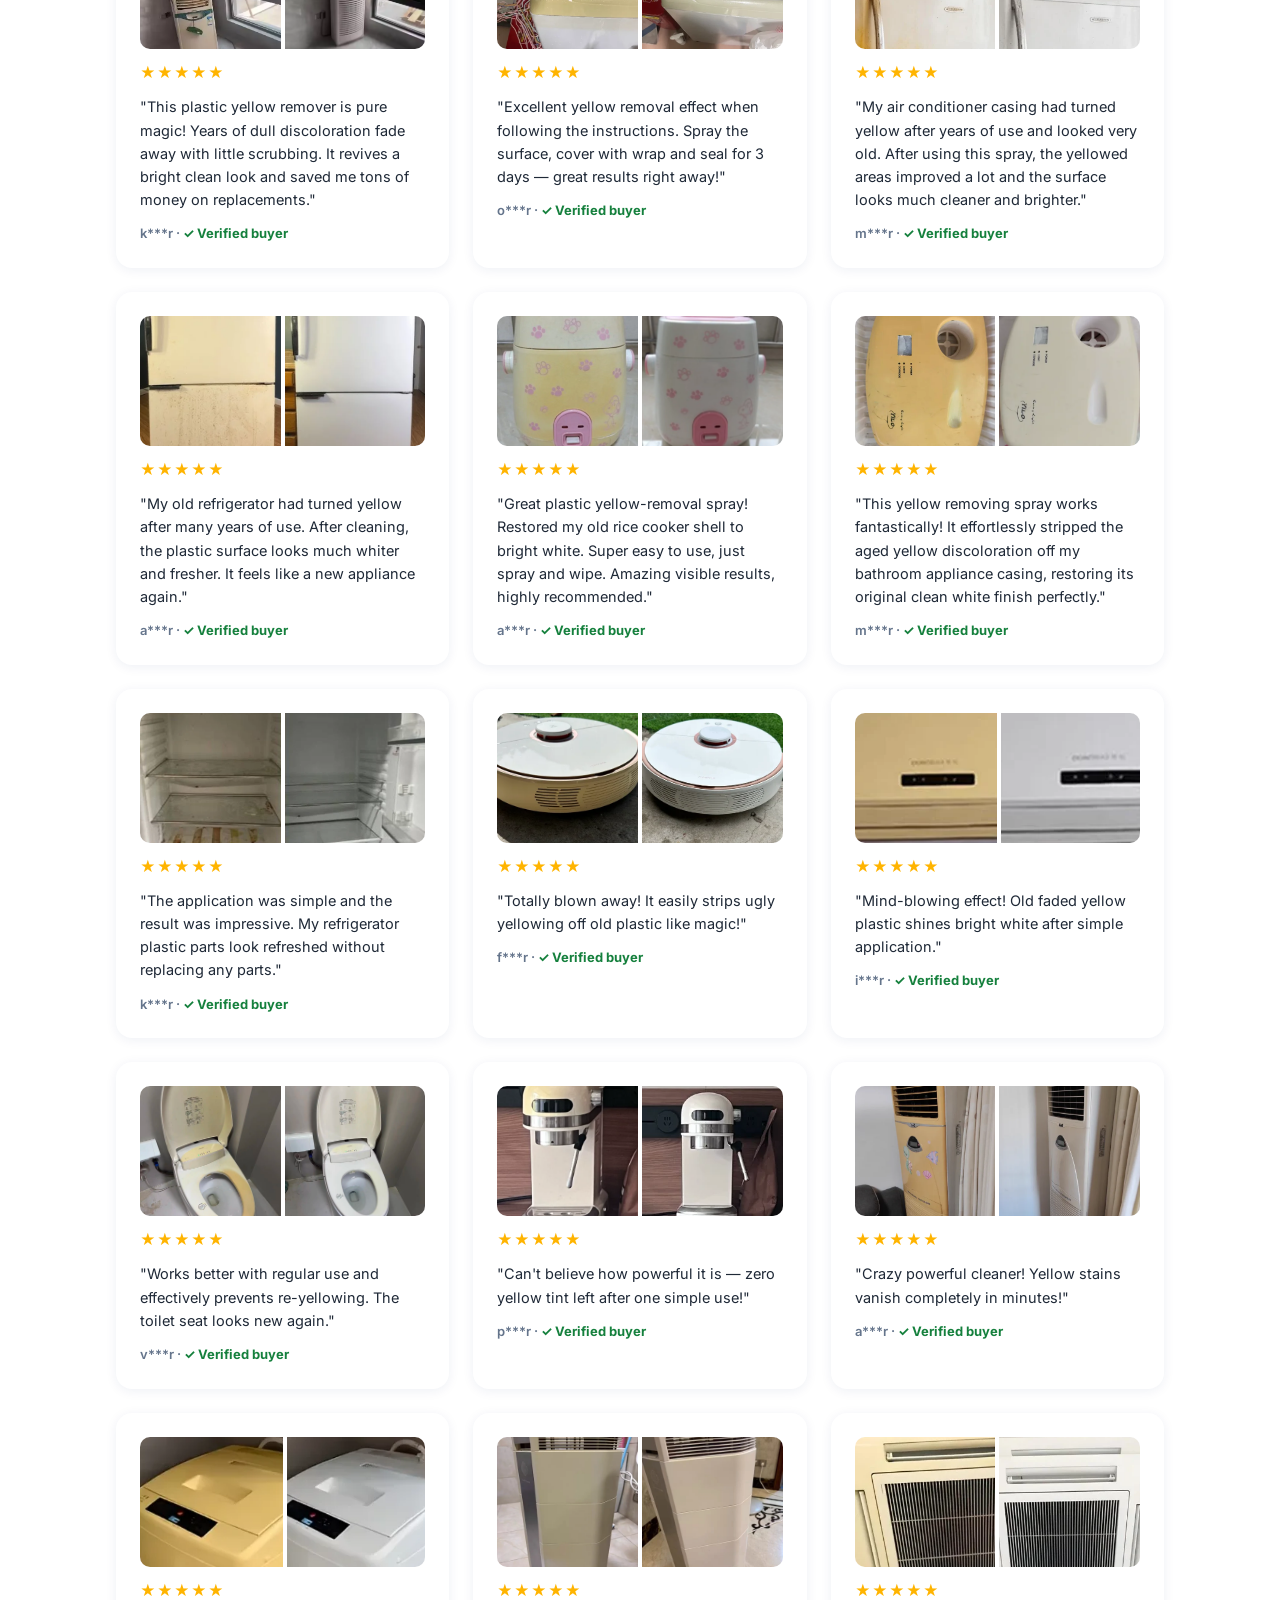
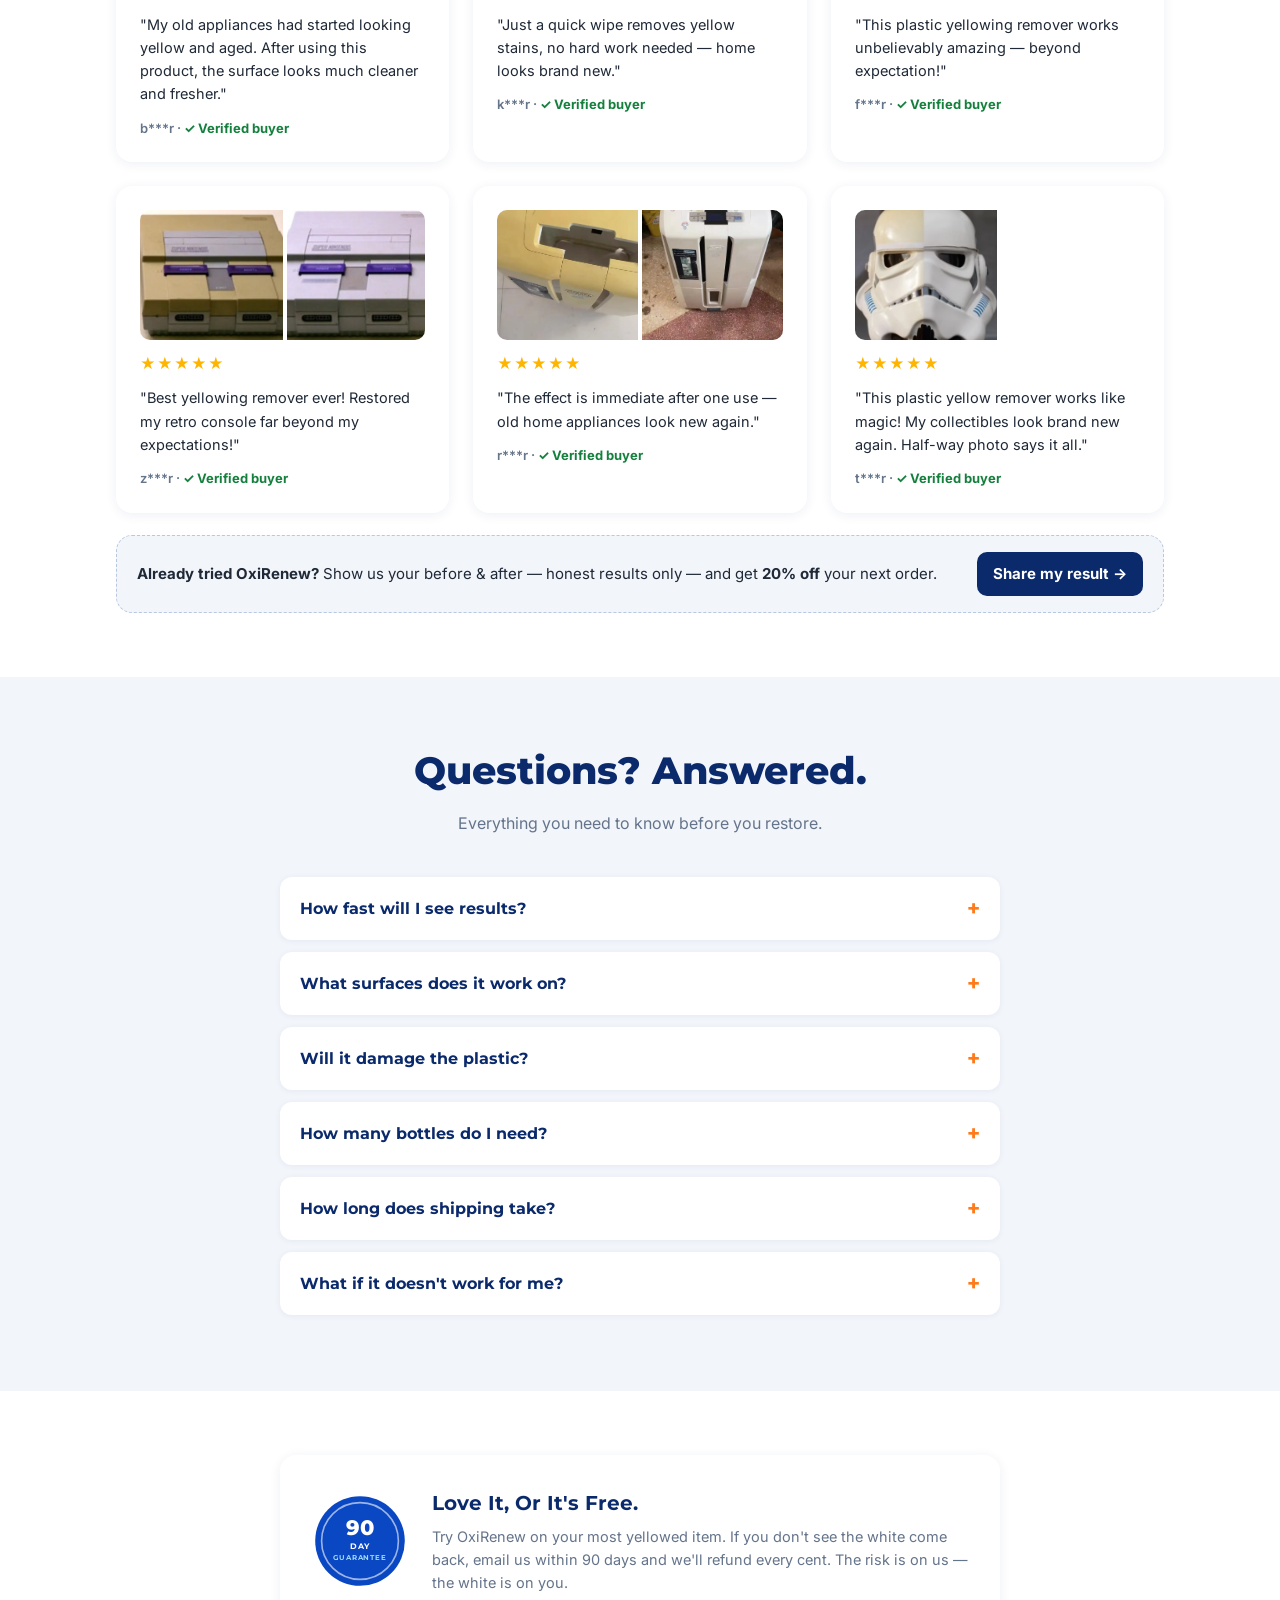
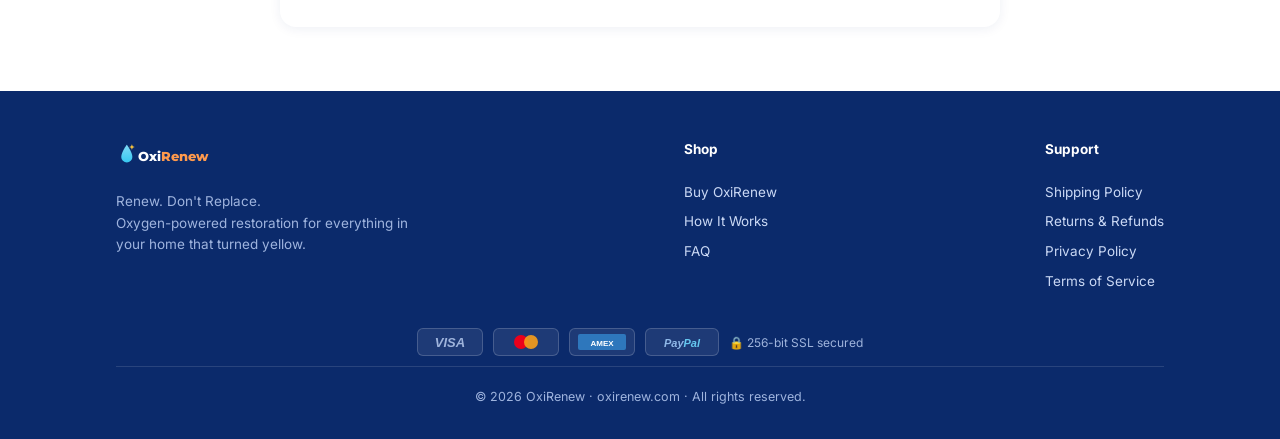
==== commit 5f4b8079: "deploy: YELLOW@0eabbdc" ====
--- a/index.html
+++ b/index.html
@@ -14,7 +14,7 @@
 <link rel="icon" type="image/svg+xml" href="assets/icon.svg">
 <link rel="preconnect" href="https://fonts.googleapis.com">
 <link href="https://fonts.googleapis.com/css2?family=Montserrat:wght@700;800&family=Inter:wght@400;600;700&display=swap" rel="stylesheet">
-<link rel="stylesheet" href="styles.css?v=20261119d">
+<link rel="stylesheet" href="styles.css?v=20261119f">
 <!-- Meta Pixel: set PIXEL_ID below (from Meta Events Manager) and it activates on the next deploy -->
 <script>
 window.META_PIXEL_ID = "1488652153125023";
@@ -35,7 +35,7 @@
 </head>
 <body>
 
-<div class="topbar">🎉 Launch Sale — up to <b>50% OFF</b> + Free Worldwide Shipping. Limited stock.</div>
+<div class="topbar">🚚 Free Worldwide Shipping</div>
 
 <header>
   <div class="header-in">
@@ -481,12 +481,12 @@
     <div class="upsell-icon">🧴</div>
     <h3 id="upsell-title">One quick thing…</h3>
     <p id="upsell-body"></p>
-    <button class="cta-btn" id="upsell-upgrade"></button>
+    <div class="upsell-options" id="upsell-options"></div>
     <button class="upsell-decline" id="upsell-decline"></button>
   </div>
 </div>
 
-<script src="app.js?v=20261119d"></script>
+<script src="app.js?v=20261119f"></script>
 <script src="chat.js" defer></script>
 </body>
 </html>
--- a/styles.css
+++ b/styles.css
@@ -24,7 +24,7 @@
 .topbar b{color:#FFC93C}
 
 /* header */
-header{position:sticky;top:0;background:rgba(255,255,255,.95);backdrop-filter:blur(8px);border-bottom:1px solid #E8EDF5;z-index:50}
+header{position:relative;background:rgba(255,255,255,.95);backdrop-filter:blur(8px);border-bottom:1px solid #E8EDF5;z-index:50}
 .header-in{display:flex;align-items:center;justify-content:space-between;padding:10px 16px;max-width:1080px;margin:0 auto}
 .logo svg{height:36px;width:auto;display:block}
 .header-cta{background:var(--orange);color:#fff;font-weight:700;font-size:14px;padding:10px 20px;border-radius:999px;text-decoration:none;white-space:nowrap}
@@ -247,7 +247,7 @@
 @media (max-width:640px){.share-cta{flex-direction:column;align-items:flex-start}}
 
 /* mobile offer fix (18.11): compact pack rows so "Secure Checkout" is on screen right under the packs */
-#offer{scroll-margin-top:64px}
+#offer{scroll-margin-top:12px}
 @media (max-width:860px){
   .coverage-note{margin-bottom:22px;font-size:13px;padding:10px 14px}
   .bundles{gap:14px}
@@ -290,3 +290,16 @@
 .offer-note.pay-card-note{color:#86EFAC;font-weight:600}
 .offer-note.inapp-hint{background:#fff6e5;border:1px solid #ffd9a3;border-radius:10px;padding:8px 12px;color:#7a4a00}
 .offer-note.inapp-hint[hidden]{display:none}
+
+/* upsell options (19.11): 2-pack + 3-pack, each with its own saving */
+.upsell-options{display:flex;flex-direction:column;gap:14px;margin-top:4px}
+.upsell-opt{position:relative;display:flex;align-items:center;justify-content:space-between;gap:12px;width:100%;text-align:left;background:#FFF7F0;border:2px solid var(--orange);border-radius:14px;padding:14px 16px;cursor:pointer;font-family:inherit;transition:transform .12s}
+.upsell-opt:active{transform:scale(.98)}
+.upsell-opt.best{background:var(--orange);margin-top:6px;box-shadow:0 8px 22px rgba(255,122,26,.35)}
+.uo-main{display:flex;flex-direction:column;gap:3px;min-width:0}
+.uo-title{font-family:'Montserrat',Arial,sans-serif;font-weight:800;font-size:16px;color:var(--navy);line-height:1.25}
+.uo-note{font-size:13px;font-weight:700;color:#15803D}
+.uo-price{font-family:'Montserrat',Arial,sans-serif;font-weight:800;font-size:20px;color:var(--navy);white-space:nowrap}
+.upsell-opt.best .uo-title,.upsell-opt.best .uo-price{color:#fff}
+.upsell-opt.best .uo-note{color:#FFF1C2}
+.uo-tag{position:absolute;top:-11px;left:14px;background:var(--navy);color:#fff;font-size:10.5px;font-weight:800;letter-spacing:1.2px;padding:3px 10px;border-radius:999px}
